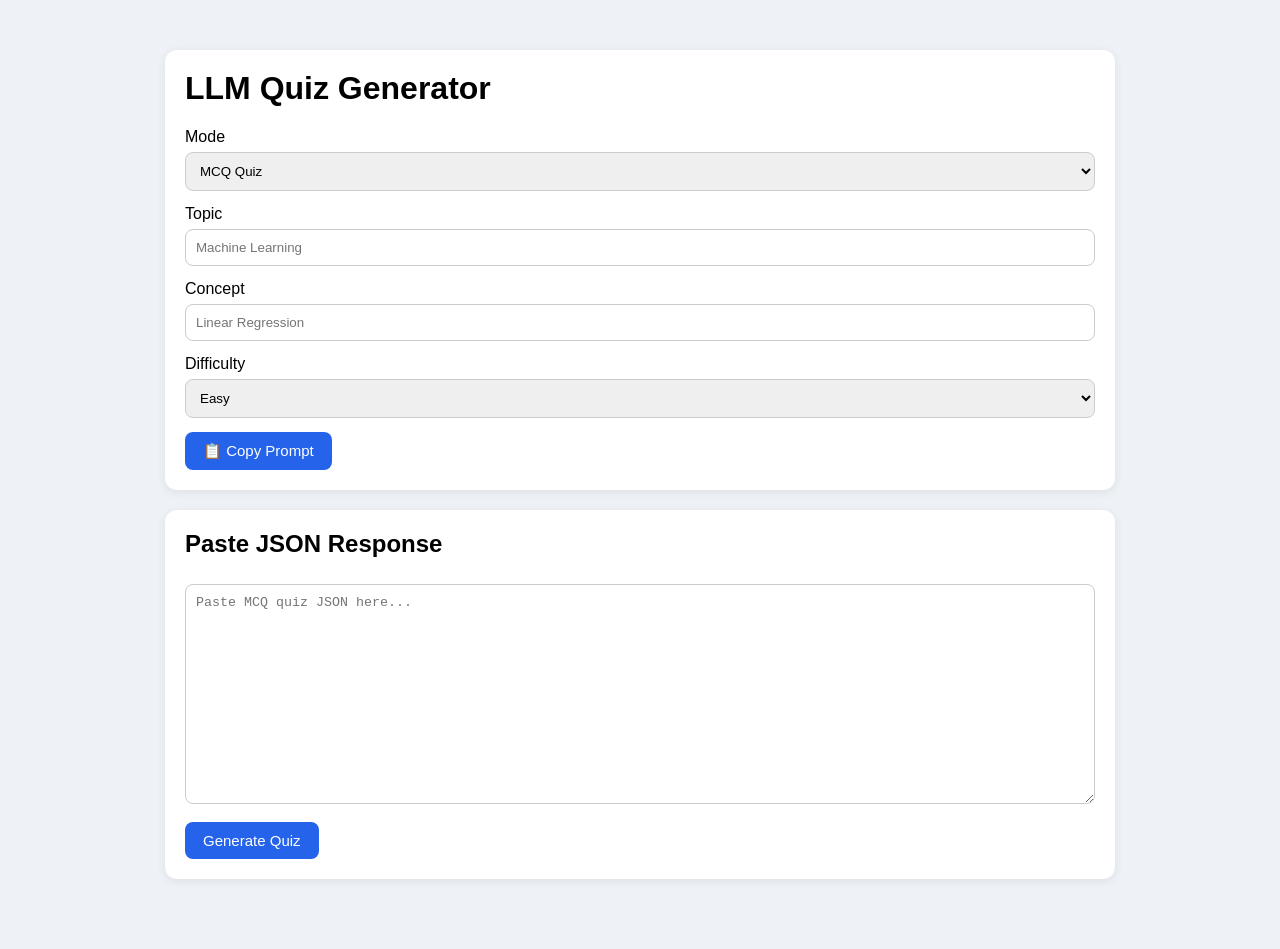
==== index.html @ a2777f97 "first commit" ====
<!DOCTYPE html>
<html lang="en">
<head>
  <meta charset="UTF-8">
  <meta name="viewport" content="width=device-width, initial-scale=1.0">
  <title>LLM Quiz Generator</title>
  <link rel="stylesheet" href="styles.css">
</head>
<body>
  <div class="container">
    <div class="card">
      <h1>LLM Quiz Generator</h1>

      <label for="mode">Mode</label>
      <select id="mode">
        <option value="mcq">MCQ Quiz</option>
        <option value="interview">Interview Q&A</option>
      </select>

      <label for="topic">Topic</label>
      <input id="topic" placeholder="Machine Learning">

      <label for="concept">Concept</label>
      <input id="concept" placeholder="Linear Regression">

      <label for="difficulty">Difficulty</label>
      <select id="difficulty">
        <option>Easy</option>
        <option>Medium</option>
        <option>Hard</option>
      </select>

      <button id="copyPromptBtn">📋 Copy Prompt</button>
    </div>

    <div class="card">
      <h2 id="jsonSectionTitle">Paste JSON Response</h2>
      <textarea id="jsonInput" placeholder="Paste AI JSON here..."></textarea><br>
      <button id="generateQuizBtn">Generate</button>
    </div>

    <div id="quiz"></div>
    <div id="submitArea"></div>

    <div id="feedbackJsonCard" class="card hidden">
      <h2>Paste Interview Feedback JSON</h2>
      <textarea id="feedbackJsonInput" placeholder="Paste AI feedback JSON here..."></textarea><br>
      <button id="showFeedbackBtn">Show Interview Feedback</button>
    </div>

    <div id="result"></div>
  </div>

  <script src="script.js"></script>
</body>
</html>
---- styles.css ----
body {
  font-family: Arial, sans-serif;
  background: #eef2f7;
  margin: 0;
}

.container {
  max-width: 950px;
  margin: 30px auto;
  padding: 20px;
}

.card,
.question {
  background: #fff;
  border-radius: 12px;
  box-shadow: 0 2px 10px rgba(0, 0, 0, 0.08);
  padding: 20px;
  margin-bottom: 20px;
}

h1,
h2 {
  margin-top: 0;
}

input,
select,
textarea {
  width: 100%;
  padding: 10px;
  border: 1px solid #ccc;
  border-radius: 8px;
  box-sizing: border-box;
  margin: 6px 0 14px;
}

textarea {
  height: 220px;
  resize: vertical;
}

button {
  background: #2563eb;
  color: #fff;
  border: none;
  padding: 10px 18px;
  border-radius: 8px;
  cursor: pointer;
  font-size: 15px;
}

button:hover {
  background: #1d4ed8;
}

.option {
  display: flex;
  align-items: center;
  gap: 12px;
  padding: 14px 16px;
  margin: 10px 0;
  border: 2px solid #ddd;
  border-radius: 10px;
  cursor: pointer;
  transition: 0.2s;
  background: #fff;
}

.option:hover {
  background: #eff6ff;
  border-color: #2563eb;
}

.option input {
  width: 18px;
  height: 18px;
  margin: 0;
}

.correct-option {
  background: #dcfce7 !important;
  border-color: #16a34a !important;
  color: #166534;
  font-weight: bold;
}

.wrong-option {
  background: #fee2e2 !important;
  border-color: #dc2626 !important;
  color: #991b1b;
  font-weight: bold;
}

.correct {
  color: #15803d;
  font-weight: bold;
}

.wrong {
  color: #b91c1c;
  font-weight: bold;
}

#result {
  font-size: 22px;
  font-weight: bold;
  margin: 20px 0;
}

.hidden {
  display: none;
}

/* Interview mode */
.interview-question h3,
.interview-feedback-card h3 {
  margin-top: 0;
  margin-bottom: 14px;
}

.answer-label {
  display: block;
  font-weight: bold;
  margin-bottom: 8px;
}

.answer-input {
  min-height: 150px;
}

.answer-toolbar {
  display: flex;
  align-items: center;
  gap: 12px;
  flex-wrap: wrap;
  margin-bottom: 10px;
}

.mic-btn {
  background: #0f766e;
  padding: 10px 14px;
  font-size: 14px;
}

.mic-btn:hover {
  background: #0d9488;
}

.mic-btn.recording {
  background: #dc2626;
}

.mic-btn.recording:hover {
  background: #b91c1c;
}

.mic-status {
  font-size: 14px;
  color: #475569;
  font-weight: 600;
}

.interview-actions {
  display: flex;
  gap: 12px;
  flex-wrap: wrap;
}

.feedback-block {
  margin-top: 16px;
  padding: 14px;
  border-radius: 10px;
  background: #f8fafc;
  border: 1px solid #e2e8f0;
}

.feedback-heading {
  font-weight: bold;
  margin-bottom: 8px;
  color: #1e3a8a;
}

.answer-preview {
  white-space: normal;
  line-height: 1.6;
}

.feedback-grid {
  margin-top: 16px;
}

.feedback-pill {
  display: inline-flex;
  align-items: center;
  gap: 10px;
  padding: 10px 14px;
  border-radius: 999px;
  background: #eff6ff;
  border: 1px solid #bfdbfe;
  font-weight: bold;
}

.pill-label {
  color: #1d4ed8;
}

.pill-value {
  color: #111827;
}

.overall-feedback-card {
  background: #ffffff;
  border-radius: 12px;
  box-shadow: 0 2px 10px rgba(0, 0, 0, 0.08);
  padding: 20px;
  font-size: 16px;
}

.overall-feedback-card h3 {
  margin-top: 0;
  margin-bottom: 10px;
  color: #1e3a8a;
}

@media (max-width: 640px) {
  .container {
    padding: 14px;
  }

  .card,
  .question {
    padding: 16px;
  }

  button {
    width: 100%;
  }

  .interview-actions {
    flex-direction: column;
  }

  .answer-toolbar {
    flex-direction: column;
    align-items: stretch;
  }

  .mic-status {
    text-align: left;
  }
}
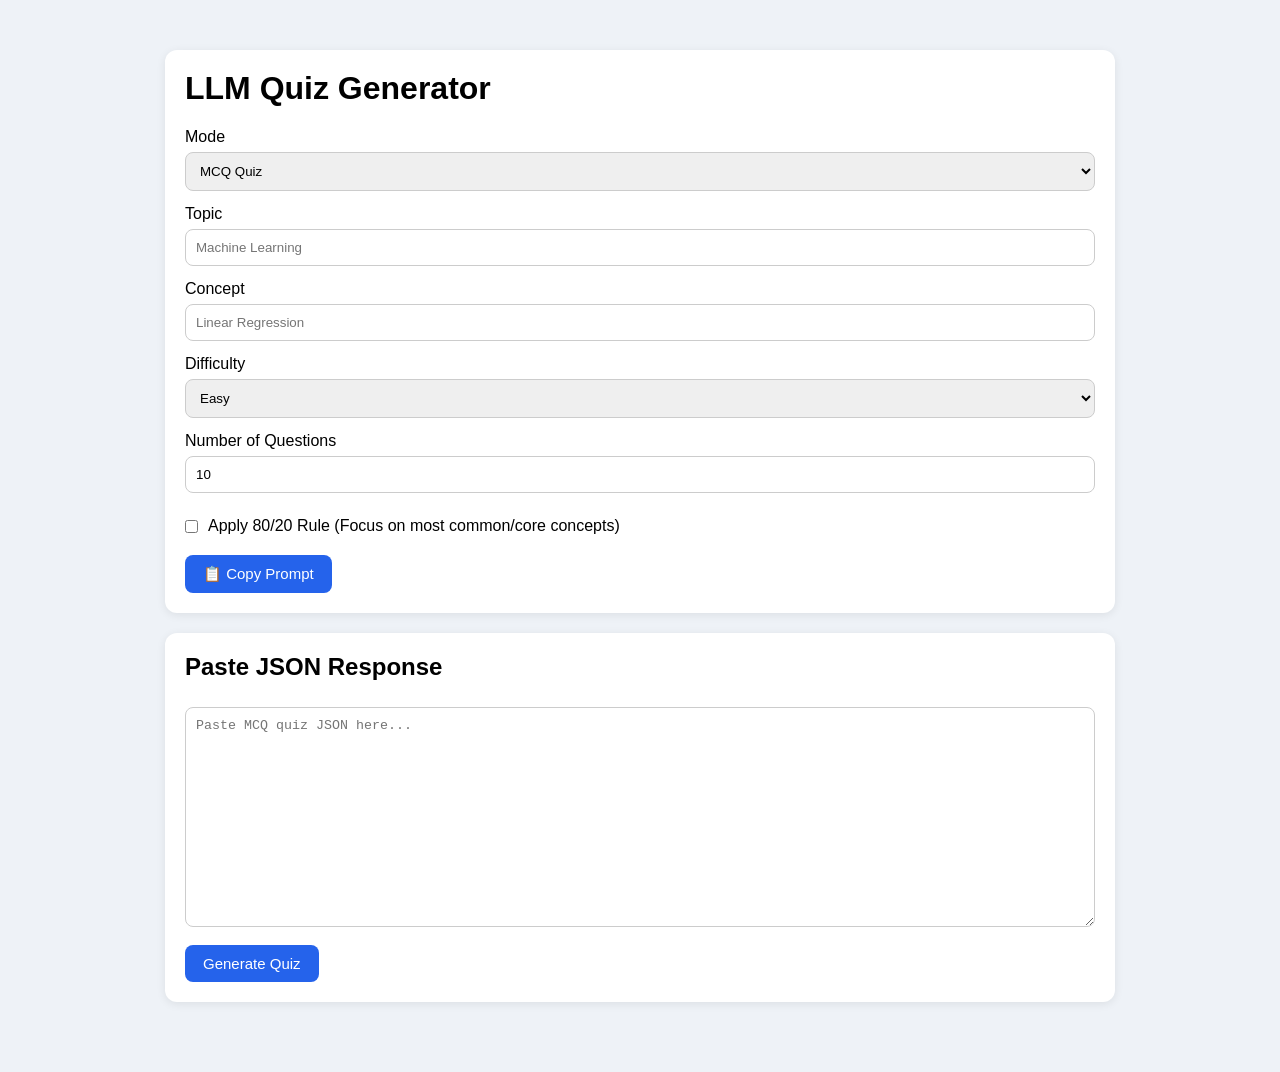
==== commit ccb79ed9: "minor changes" ====
--- a/index.html
+++ b/index.html
@@ -30,6 +30,14 @@
         <option>Hard</option>
       </select>
 
+      <label for="numQuestions">Number of Questions</label>
+      <input type="number" id="numQuestions" value="10" min="1" max="50">
+
+      <div class="checkbox-group">
+        <input type="checkbox" id="paretoRule">
+        <label for="paretoRule">Apply 80/20 Rule (Focus on most common/core concepts)</label>
+      </div>
+
       <button id="copyPromptBtn">📋 Copy Prompt</button>
     </div>
 
--- a/styles.css
+++ b/styles.css
@@ -35,6 +35,26 @@
   margin: 6px 0 14px;
 }
 
+/* Specific styling so the checkbox isn't stretched to 100% */
+.checkbox-group {
+  display: flex;
+  align-items: center;
+  gap: 10px;
+  margin: 10px 0 20px;
+}
+
+.checkbox-group input {
+  width: auto;
+  margin: 0;
+  cursor: pointer;
+}
+
+.checkbox-group label {
+  font-weight: normal;
+  cursor: pointer;
+  margin: 0;
+}
+
 textarea {
   height: 220px;
   resize: vertical;
@@ -54,6 +74,12 @@
   background: #1d4ed8;
 }
 
+.action-buttons {
+  display: flex;
+  gap: 12px;
+  flex-wrap: wrap;
+}
+
 .option {
   display: flex;
   align-items: center;
@@ -159,12 +185,6 @@
   font-size: 14px;
   color: #475569;
   font-weight: 600;
-}
-
-.interview-actions {
-  display: flex;
-  gap: 12px;
-  flex-wrap: wrap;
 }
 
 .feedback-block {
@@ -237,7 +257,7 @@
     width: 100%;
   }
 
-  .interview-actions {
+  .action-buttons {
     flex-direction: column;
   }
 
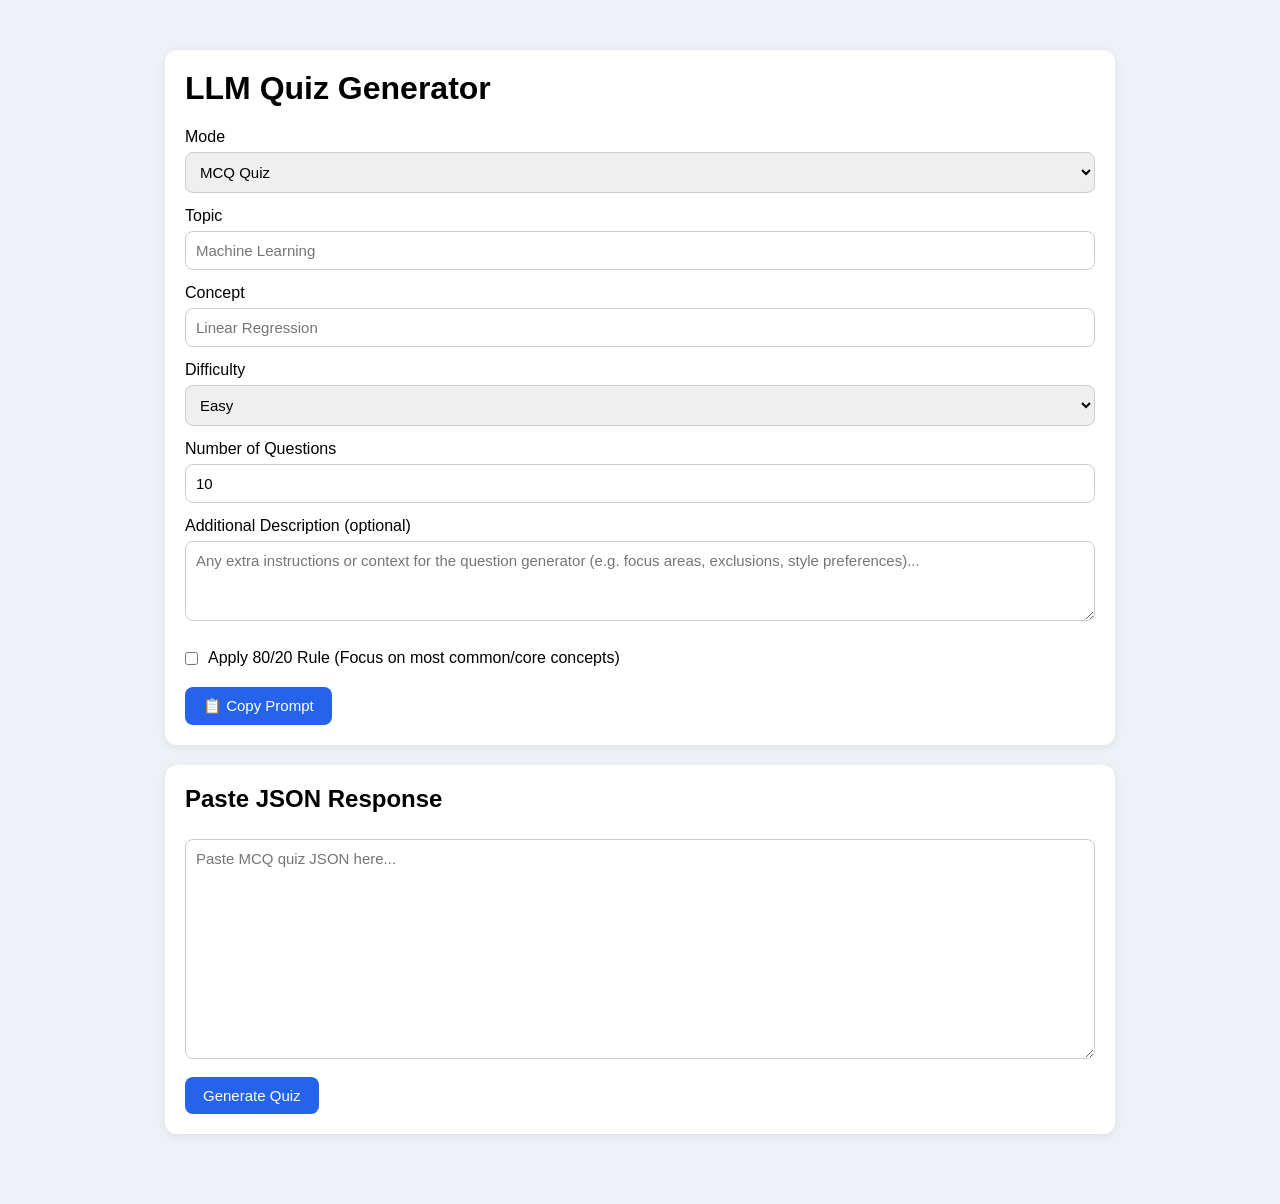
==== commit f89dcd52: "minor changes" ====
--- a/index.html
+++ b/index.html
@@ -3,6 +3,9 @@
 <head>
   <meta charset="UTF-8">
   <meta name="viewport" content="width=device-width, initial-scale=1.0">
+  <meta http-equiv="Cache-Control" content="no-cache, no-store, must-revalidate">
+  <meta http-equiv="Pragma" content="no-cache">
+  <meta http-equiv="Expires" content="0">
   <title>LLM Quiz Generator</title>
   <link rel="stylesheet" href="styles.css">
 </head>
@@ -33,6 +36,9 @@
       <label for="numQuestions">Number of Questions</label>
       <input type="number" id="numQuestions" value="10" min="1" max="50">
 
+      <label for="additionalDescription">Additional Description (optional)</label>
+      <textarea id="additionalDescription" placeholder="Any extra instructions or context for the question generator (e.g. focus areas, exclusions, style preferences)..."></textarea>
+
       <div class="checkbox-group">
         <input type="checkbox" id="paretoRule">
         <label for="paretoRule">Apply 80/20 Rule (Focus on most common/core concepts)</label>
@@ -61,4 +67,4 @@
 
   <script src="script.js"></script>
 </body>
-</html>+</html>
--- a/styles.css
+++ b/styles.css
@@ -33,6 +33,8 @@
   border-radius: 8px;
   box-sizing: border-box;
   margin: 6px 0 14px;
+  font-family: inherit;
+  font-size: 15px;
 }
 
 /* Specific styling so the checkbox isn't stretched to 100% */
@@ -58,6 +60,11 @@
 textarea {
   height: 220px;
   resize: vertical;
+}
+
+/* Additional description box is a small optional field, not a big JSON textarea */
+#additionalDescription {
+  height: 80px;
 }
 
 button {
@@ -78,11 +85,27 @@
   display: flex;
   gap: 12px;
   flex-wrap: wrap;
+  width: 100%;
+}
+
+.action-buttons button {
+  flex: 1 1 auto;
+  min-width: 200px;
+  white-space: normal;
+}
+
+#submitArea {
+  width: 100%;
+  box-sizing: border-box;
+}
+
+#submitArea > button {
+  width: 100%;
 }
 
 .option {
   display: flex;
-  align-items: center;
+  align-items: flex-start;
   gap: 12px;
   padding: 14px 16px;
   margin: 10px 0;
@@ -101,7 +124,41 @@
 .option input {
   width: 18px;
   height: 18px;
+  margin: 4px 0 0 0;
+  flex-shrink: 0;
+}
+
+.option-content {
+  min-width: 0;
+  flex: 1 1 auto;
+}
+
+/* Preserve line breaks and indentation from \n in JSON, without forcing a monospace look on plain prose */
+.question-text,
+.option-text {
+  white-space: pre-wrap;
+  word-break: break-word;
+  overflow-wrap: anywhere;
+  font-family: 'Consolas', 'Courier New', monospace;
+  font-size: 14.5px;
+  line-height: 1.55;
+  background: #f8fafc;
+  border: 1px solid #e2e8f0;
+  border-radius: 8px;
+  padding: 10px 12px;
+  margin: 8px 0 4px;
+}
+
+.option-text {
+  background: transparent;
+  border: none;
+  padding: 0;
   margin: 0;
+  font-size: 14.5px;
+}
+
+.question h3 {
+  margin-bottom: 4px;
 }
 
 .correct-option {
@@ -261,6 +318,10 @@
     flex-direction: column;
   }
 
+  .action-buttons button {
+    min-width: 0;
+  }
+
   .answer-toolbar {
     flex-direction: column;
     align-items: stretch;
@@ -269,4 +330,4 @@
   .mic-status {
     text-align: left;
   }
-}+}
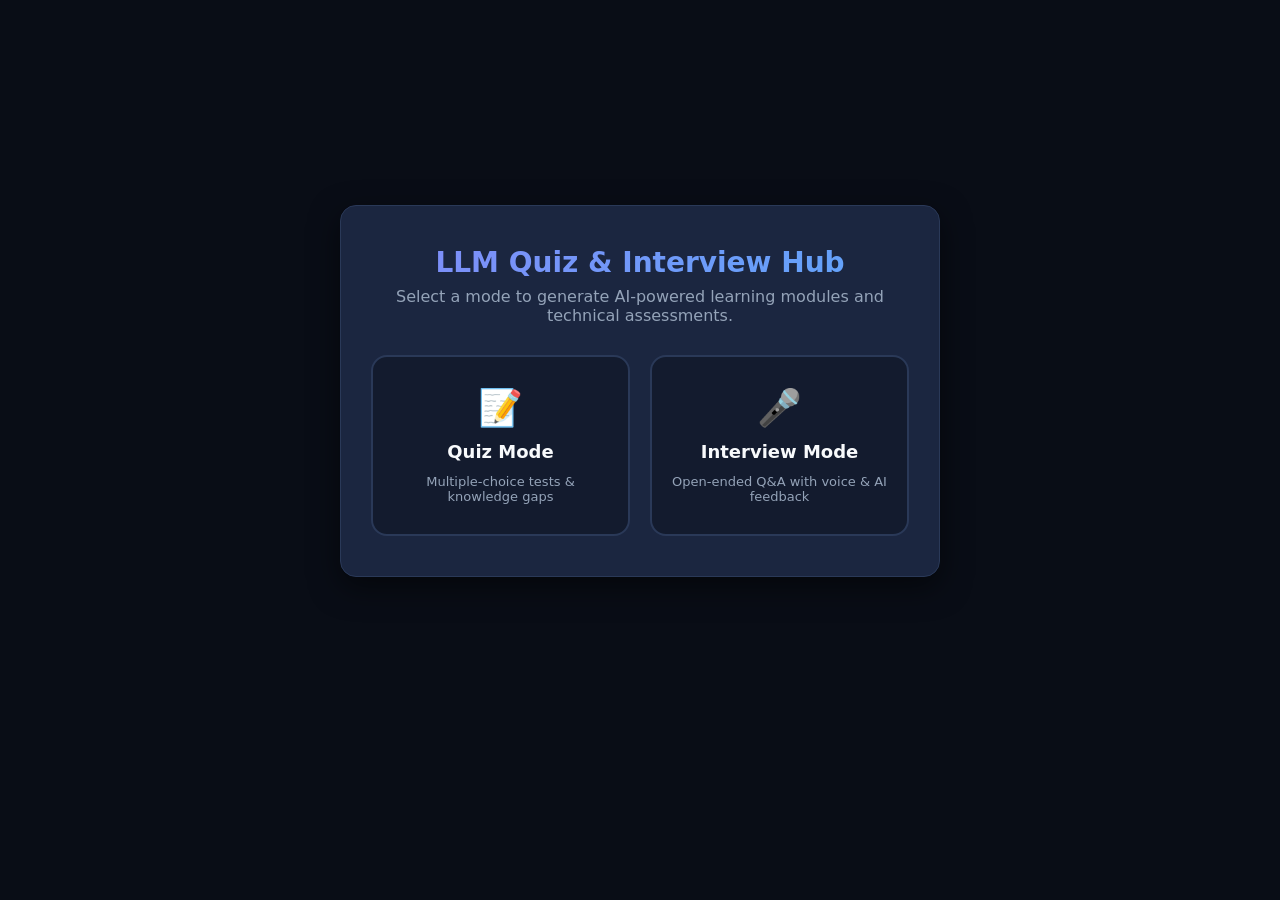
==== commit 731ad319: "Restructure project into hub with separate quiz and interview modules" ====
--- a/index.html
+++ b/index.html
@@ -3,68 +3,29 @@
 <head>
   <meta charset="UTF-8">
   <meta name="viewport" content="width=device-width, initial-scale=1.0">
-  <meta http-equiv="Cache-Control" content="no-cache, no-store, must-revalidate">
-  <meta http-equiv="Pragma" content="no-cache">
-  <meta http-equiv="Expires" content="0">
   <title>LLM Quiz Generator</title>
   <link rel="stylesheet" href="styles.css">
 </head>
 <body>
-  <div class="container">
-    <div class="card">
-      <h1>LLM Quiz Generator</h1>
-
-      <label for="mode">Mode</label>
-      <select id="mode">
-        <option value="mcq">MCQ Quiz</option>
-        <option value="interview">Interview Q&A</option>
-      </select>
-
-      <label for="topic">Topic</label>
-      <input id="topic" placeholder="Machine Learning">
-
-      <label for="concept">Concept</label>
-      <input id="concept" placeholder="Linear Regression">
-
-      <label for="difficulty">Difficulty</label>
-      <select id="difficulty">
-        <option>Easy</option>
-        <option>Medium</option>
-        <option>Hard</option>
-      </select>
-
-      <label for="numQuestions">Number of Questions</label>
-      <input type="number" id="numQuestions" value="10" min="1" max="50">
-
-      <label for="additionalDescription">Additional Description (optional)</label>
-      <textarea id="additionalDescription" placeholder="Any extra instructions or context for the question generator (e.g. focus areas, exclusions, style preferences)..."></textarea>
-
-      <div class="checkbox-group">
-        <input type="checkbox" id="paretoRule">
-        <label for="paretoRule">Apply 80/20 Rule (Focus on most common/core concepts)</label>
+  <div class="home-container">
+    <div class="card home-card">
+      <h1>LLM Quiz & Interview Hub</h1>
+      <p style="color: var(--text-secondary); margin-top: 8px;">Select a mode to generate AI-powered learning modules and technical assessments.</p>
+      
+      <div class="mode-grid">
+        <a href="quiz/quiz.html" class="mode-card">
+          <span class="mode-icon">📝</span>
+          <span class="mode-title">Quiz Mode</span>
+          <span style="font-size: 13px; color: var(--text-secondary);">Multiple-choice tests & knowledge gaps</span>
+        </a>
+        
+        <a href="interview/interview.html" class="mode-card">
+          <span class="mode-icon">🎤</span>
+          <span class="mode-title">Interview Mode</span>
+          <span style="font-size: 13px; color: var(--text-secondary);">Open-ended Q&A with voice & AI feedback</span>
+        </a>
       </div>
-
-      <button id="copyPromptBtn">📋 Copy Prompt</button>
     </div>
-
-    <div class="card">
-      <h2 id="jsonSectionTitle">Paste JSON Response</h2>
-      <textarea id="jsonInput" placeholder="Paste AI JSON here..."></textarea><br>
-      <button id="generateQuizBtn">Generate</button>
-    </div>
-
-    <div id="quiz"></div>
-    <div id="submitArea"></div>
-
-    <div id="feedbackJsonCard" class="card hidden">
-      <h2>Paste Interview Feedback JSON</h2>
-      <textarea id="feedbackJsonInput" placeholder="Paste AI feedback JSON here..."></textarea><br>
-      <button id="showFeedbackBtn">Show Interview Feedback</button>
-    </div>
-
-    <div id="result"></div>
   </div>
-
-  <script src="script.js"></script>
 </body>
-</html>
+</html>
--- a/styles.css
+++ b/styles.css
@@ -1,84 +1,333 @@
+:root {
+  --bg-primary: #090d16;
+  --bg-secondary: #131b2e;
+  --bg-card: #1b2640;
+  --border-color: #2a3958;
+  --border-focus: #6366f1;
+  --text-primary: #f8fafc;
+  --text-secondary: #94a3b8;
+  --accent-gradient: linear-gradient(135deg, #6366f1 0%, #3b82f6 100%);
+  --accent-hover: linear-gradient(135deg, #4f46e5 0%, #2563eb 100%);
+  --accent-color: #6366f1;
+  --success-bg: rgba(22, 163, 74, 0.15);
+  --success-border: #16a34a;
+  --success-text: #4ade80;
+  --error-bg: rgba(220, 38, 38, 0.15);
+  --error-border: #dc2626;
+  --error-text: #f87171;
+  --font-sans: 'Inter', system-ui, -apple-system, BlinkMacSystemFont, "Segoe UI", Roboto, sans-serif;
+}
+
 body {
-  font-family: Arial, sans-serif;
-  background: #eef2f7;
+  font-family: var(--font-sans);
+  background-color: var(--bg-primary);
+  color: var(--text-primary);
   margin: 0;
+  min-height: 100vh;
+  display: flex;
+  flex-direction: column;
+  justify-content: flex-start;
+  align-items: center;
+  padding: 20px;
+  box-sizing: border-box;
 }
 
 .container {
-  max-width: 950px;
-  margin: 30px auto;
+  width: 100%;
+  max-width: 900px;
+  margin: 0 auto;
+  padding: 10px;
+  box-sizing: border-box;
+}
+
+/* Top Navigation Bar */
+.top-nav {
+  width: 100%;
+  max-width: 900px;
+  margin-bottom: 20px;
+  display: flex;
+  justify-content: space-between;
+  align-items: center;
+}
+
+.back-btn-top {
+  display: inline-flex;
+  align-items: center;
+  gap: 8px;
+  padding: 8px 16px;
+  background: var(--bg-secondary);
+  border: 1px solid var(--border-color);
+  color: var(--text-primary);
+  border-radius: 8px;
+  text-decoration: none;
+  font-size: 14px;
+  font-weight: 500;
+  transition: all 0.2s ease;
+  box-shadow: 0 2px 8px rgba(0, 0, 0, 0.2);
+}
+
+.back-btn-top:hover {
+  background: rgba(99, 102, 241, 0.1);
+  border-color: var(--border-focus);
+  color: #818cf8;
+}
+
+.help-btn-top {
+  display: inline-flex;
+  align-items: center;
+  gap: 6px;
+  padding: 8px 14px;
+  background: var(--bg-secondary);
+  border: 1px solid var(--border-color);
+  color: var(--text-primary);
+  border-radius: 8px;
+  font-size: 14px;
+  font-weight: 500;
+  cursor: pointer;
+  transition: all 0.2s ease;
+  box-shadow: 0 2px 8px rgba(0, 0, 0, 0.2);
+}
+
+.help-btn-top:hover {
+  background: rgba(99, 102, 241, 0.1);
+  border-color: var(--border-focus);
+  color: #818cf8;
+}
+
+/* Modal Styles */
+.modal-overlay {
+  position: fixed;
+  top: 0;
+  left: 0;
+  width: 100%;
+  height: 100%;
+  background: rgba(9, 13, 22, 0.85);
+  backdrop-filter: blur(6px);
+  display: flex;
+  justify-content: center;
+  align-items: center;
+  z-index: 1000;
   padding: 20px;
+  box-sizing: border-box;
+  opacity: 0;
+  pointer-events: none;
+  transition: opacity 0.25s ease;
+}
+
+.modal-overlay.active {
+  opacity: 1;
+  pointer-events: auto;
+}
+
+.modal-card {
+  background: var(--bg-card);
+  border: 1px solid var(--border-color);
+  border-radius: 16px;
+  max-width: 550px;
+  width: 100%;
+  padding: 30px;
+  box-shadow: 0 20px 40px rgba(0, 0, 0, 0.6);
+  position: relative;
+  box-sizing: border-box;
+  transform: translateY(10px);
+  transition: transform 0.25s ease;
+}
+
+.modal-overlay.active .modal-card {
+  transform: translateY(0);
+}
+
+.modal-header {
+  display: flex;
+  justify-content: space-between;
+  align-items: center;
+  margin-bottom: 16px;
+}
+
+.modal-header h2 {
+  margin: 0;
+  font-size: 20px;
+  color: var(--text-primary);
+}
+
+.modal-close-btn {
+  background: transparent;
+  border: none;
+  color: var(--text-secondary);
+  font-size: 20px;
+  cursor: pointer;
+  padding: 4px;
+  box-shadow: none;
+  border-radius: 6px;
+  display: flex;
+  align-items: center;
+  justify-content: center;
+}
+
+.modal-close-btn:hover {
+  background: rgba(255, 255, 255, 0.1);
+  color: var(--text-primary);
+  transform: none;
+  box-shadow: none;
+}
+
+.modal-body {
+  color: var(--text-secondary);
+  font-size: 14.5px;
+  line-height: 1.6;
+}
+
+.modal-body ol {
+  margin: 0;
+  padding-left: 20px;
+}
+
+.modal-body li {
+  margin-bottom: 10px;
+}
+
+.modal-body strong {
+  color: var(--text-primary);
 }
 
 .card,
-.question {
-  background: #fff;
-  border-radius: 12px;
-  box-shadow: 0 2px 10px rgba(0, 0, 0, 0.08);
-  padding: 20px;
-  margin-bottom: 20px;
-}
-
-h1,
-h2 {
+.question,
+.overall-feedback-card {
+  background: var(--bg-card);
+  border: 1px solid var(--border-color);
+  border-radius: 16px;
+  box-shadow: 0 10px 30px rgba(0, 0, 0, 0.5);
+  padding: 24px;
+  margin-bottom: 24px;
+  box-sizing: border-box;
+  backdrop-filter: blur(10px);
+  transition: transform 0.2s ease, border-color 0.2s ease;
+}
+
+.card:hover {
+  border-color: rgba(99, 102, 241, 0.4);
+}
+
+h1, h2, h3 {
+  color: var(--text-primary);
+  font-weight: 700;
   margin-top: 0;
 }
 
-input,
+h1 {
+  font-size: 28px;
+  background: linear-gradient(135deg, #818cf8 0%, #60a5fa 100%);
+  -webkit-background-clip: text;
+  -webkit-text-fill-color: transparent;
+  margin-bottom: 8px;
+}
+
+label {
+  display: block;
+  font-size: 14px;
+  font-weight: 600;
+  color: var(--text-secondary);
+  margin-bottom: 6px;
+  margin-top: 14px;
+}
+
+/* Enhanced Inputs & Textareas */
+input[type="text"],
+input[type="number"],
 select,
 textarea {
   width: 100%;
-  padding: 10px;
-  border: 1px solid #ccc;
-  border-radius: 8px;
-  box-sizing: border-box;
-  margin: 6px 0 14px;
+  padding: 14px 18px;
+  background: #0d1322;
+  border: 1.5px solid var(--border-color);
+  border-radius: 12px;
+  color: var(--text-primary);
   font-family: inherit;
   font-size: 15px;
-}
-
-/* Specific styling so the checkbox isn't stretched to 100% */
+  box-sizing: border-box;
+  transition: all 0.25s ease;
+  outline: none;
+  box-shadow: inset 0 2px 4px rgba(0, 0, 0, 0.3);
+}
+
+input[type="text"]::placeholder,
+input[type="number"]::placeholder,
+textarea::placeholder {
+  color: #475569;
+}
+
+input[type="text"]:hover,
+input[type="number"]:hover,
+select:hover,
+textarea:hover {
+  border-color: #3b82f6;
+}
+
+input[type="text"]:focus,
+input[type="number"]:focus,
+select:focus,
+textarea:focus {
+  border-color: var(--border-focus);
+  background: #090d16;
+  box-shadow: inset 0 2px 4px rgba(0, 0, 0, 0.4), 0 0 0 4px rgba(99, 102, 241, 0.25);
+}
+
+textarea {
+  min-height: 140px;
+  resize: vertical;
+}
+
+#additionalDescription {
+  min-height: 80px;
+}
+
 .checkbox-group {
   display: flex;
   align-items: center;
-  gap: 10px;
-  margin: 10px 0 20px;
+  gap: 12px;
+  margin: 16px 0;
 }
 
 .checkbox-group input {
-  width: auto;
+  width: 20px;
+  height: 20px;
+  accent-color: var(--accent-color);
+  cursor: pointer;
   margin: 0;
-  cursor: pointer;
 }
 
 .checkbox-group label {
-  font-weight: normal;
-  cursor: pointer;
   margin: 0;
-}
-
-textarea {
-  height: 220px;
-  resize: vertical;
-}
-
-/* Additional description box is a small optional field, not a big JSON textarea */
-#additionalDescription {
-  height: 80px;
+  color: var(--text-primary);
+  cursor: pointer;
+  font-weight: 500;
 }
 
 button {
-  background: #2563eb;
+  background: var(--accent-gradient);
   color: #fff;
   border: none;
-  padding: 10px 18px;
-  border-radius: 8px;
+  padding: 12px 24px;
+  border-radius: 12px;
   cursor: pointer;
   font-size: 15px;
+  font-weight: 600;
+  transition: all 0.2s ease;
+  box-shadow: 0 4px 12px rgba(99, 102, 241, 0.3);
+  display: inline-flex;
+  align-items: center;
+  justify-content: center;
+  gap: 8px;
 }
 
 button:hover {
-  background: #1d4ed8;
+  background: var(--accent-hover);
+  transform: translateY(-1px);
+  box-shadow: 0 6px 16px rgba(99, 102, 241, 0.4);
+}
+
+button:active {
+  transform: translateY(0);
 }
 
 .action-buttons {
@@ -86,67 +335,67 @@
   gap: 12px;
   flex-wrap: wrap;
   width: 100%;
+  margin-top: 10px;
 }
 
 .action-buttons button {
-  flex: 1 1 auto;
-  min-width: 200px;
-  white-space: normal;
+  flex: 1;
+  min-width: 180px;
 }
 
 #submitArea {
   width: 100%;
-  box-sizing: border-box;
-}
-
-#submitArea > button {
+  margin: 20px 0;
+}
+
+#submitArea > button,
+#submitArea .action-buttons {
   width: 100%;
 }
 
 .option {
   display: flex;
   align-items: flex-start;
-  gap: 12px;
-  padding: 14px 16px;
-  margin: 10px 0;
-  border: 2px solid #ddd;
-  border-radius: 10px;
-  cursor: pointer;
-  transition: 0.2s;
-  background: #fff;
+  gap: 14px;
+  padding: 14px 18px;
+  margin: 12px 0;
+  background: var(--bg-secondary);
+  border: 1px solid var(--border-color);
+  border-radius: 12px;
+  cursor: pointer;
+  transition: all 0.2s ease;
 }
 
 .option:hover {
-  background: #eff6ff;
-  border-color: #2563eb;
+  background: rgba(99, 102, 241, 0.08);
+  border-color: rgba(99, 102, 241, 0.4);
 }
 
 .option input {
-  width: 18px;
-  height: 18px;
-  margin: 4px 0 0 0;
+  width: 20px;
+  height: 20px;
+  margin-top: 2px;
+  accent-color: var(--accent-color);
   flex-shrink: 0;
 }
 
 .option-content {
+  flex: 1;
   min-width: 0;
-  flex: 1 1 auto;
-}
-
-/* Preserve line breaks and indentation from \n in JSON, without forcing a monospace look on plain prose */
+}
+
 .question-text,
 .option-text {
+  font-family: inherit;
+  font-size: 15px;
+  line-height: 1.6;
+  background: var(--bg-secondary);
+  border: 1px solid var(--border-color);
+  border-radius: 12px;
+  padding: 14px;
+  margin: 10px 0 6px;
   white-space: pre-wrap;
   word-break: break-word;
-  overflow-wrap: anywhere;
-  font-family: 'Consolas', 'Courier New', monospace;
-  font-size: 14.5px;
-  line-height: 1.55;
-  background: #f8fafc;
-  border: 1px solid #e2e8f0;
-  border-radius: 8px;
-  padding: 10px 12px;
-  margin: 8px 0 4px;
 }
 
 .option-text {
@@ -154,113 +403,70 @@
   border: none;
   padding: 0;
   margin: 0;
-  font-size: 14.5px;
-}
-
-.question h3 {
-  margin-bottom: 4px;
 }
 
 .correct-option {
-  background: #dcfce7 !important;
-  border-color: #16a34a !important;
-  color: #166534;
-  font-weight: bold;
+  background: var(--success-bg) !important;
+  border-color: var(--success-border) !important;
+  color: var(--success-text);
 }
 
 .wrong-option {
-  background: #fee2e2 !important;
-  border-color: #dc2626 !important;
-  color: #991b1b;
-  font-weight: bold;
+  background: var(--error-bg) !important;
+  border-color: var(--error-border) !important;
+  color: var(--error-text);
 }
 
 .correct {
-  color: #15803d;
-  font-weight: bold;
+  color: var(--success-text);
+  font-weight: 600;
 }
 
 .wrong {
-  color: #b91c1c;
-  font-weight: bold;
+  color: var(--error-text);
+  font-weight: 600;
 }
 
 #result {
-  font-size: 22px;
-  font-weight: bold;
-  margin: 20px 0;
+  font-size: 24px;
+  font-weight: 700;
+  margin: 24px 0;
+  text-align: center;
+  background: var(--bg-card);
+  border: 1px solid var(--border-color);
+  padding: 20px;
+  border-radius: 16px;
 }
 
 .hidden {
-  display: none;
-}
-
-/* Interview mode */
-.interview-question h3,
-.interview-feedback-card h3 {
-  margin-top: 0;
-  margin-bottom: 14px;
-}
-
+  display: none !important;
+}
+
+/* Interview mode specifics */
 .answer-label {
-  display: block;
-  font-weight: bold;
-  margin-bottom: 8px;
+  margin-top: 16px;
 }
 
 .answer-input {
-  min-height: 150px;
-}
-
-.answer-toolbar {
-  display: flex;
-  align-items: center;
-  gap: 12px;
-  flex-wrap: wrap;
-  margin-bottom: 10px;
-}
-
-.mic-btn {
-  background: #0f766e;
-  padding: 10px 14px;
-  font-size: 14px;
-}
-
-.mic-btn:hover {
-  background: #0d9488;
-}
-
-.mic-btn.recording {
-  background: #dc2626;
-}
-
-.mic-btn.recording:hover {
-  background: #b91c1c;
-}
-
-.mic-status {
-  font-size: 14px;
-  color: #475569;
-  font-weight: 600;
+  min-height: 160px;
+  background: #0d1322 !important;
 }
 
 .feedback-block {
   margin-top: 16px;
-  padding: 14px;
-  border-radius: 10px;
-  background: #f8fafc;
-  border: 1px solid #e2e8f0;
+  padding: 16px;
+  border-radius: 12px;
+  background: var(--bg-secondary);
+  border: 1px solid var(--border-color);
 }
 
 .feedback-heading {
-  font-weight: bold;
+  font-weight: 600;
   margin-bottom: 8px;
-  color: #1e3a8a;
-}
-
-.answer-preview {
-  white-space: normal;
-  line-height: 1.6;
+  color: #818cf8;
+  font-size: 14px;
+  text-transform: uppercase;
+  letter-spacing: 0.5px;
 }
 
 .feedback-grid {
@@ -271,43 +477,92 @@
   display: inline-flex;
   align-items: center;
   gap: 10px;
-  padding: 10px 14px;
+  padding: 8px 16px;
   border-radius: 999px;
-  background: #eff6ff;
-  border: 1px solid #bfdbfe;
-  font-weight: bold;
+  background: rgba(99, 102, 241, 0.15);
+  border: 1px solid rgba(99, 102, 241, 0.3);
+  font-weight: 600;
 }
 
 .pill-label {
-  color: #1d4ed8;
+  color: #818cf8;
 }
 
 .pill-value {
-  color: #111827;
-}
-
-.overall-feedback-card {
-  background: #ffffff;
-  border-radius: 12px;
-  box-shadow: 0 2px 10px rgba(0, 0, 0, 0.08);
-  padding: 20px;
-  font-size: 16px;
-}
-
-.overall-feedback-card h3 {
-  margin-top: 0;
-  margin-bottom: 10px;
-  color: #1e3a8a;
-}
-
+  color: var(--text-primary);
+}
+
+/* Home page styling overrides */
+.home-container {
+  display: flex;
+  flex-direction: column;
+  align-items: center;
+  justify-content: center;
+  min-height: 85vh;
+  text-align: center;
+}
+
+.home-card {
+  max-width: 600px;
+  width: 100%;
+  padding: 40px 30px;
+}
+
+.mode-grid {
+  display: grid;
+  grid-template-columns: repeat(auto-fit, minmax(220px, 1fr));
+  gap: 20px;
+  margin-top: 30px;
+  width: 100%;
+}
+
+.mode-card {
+  background: var(--bg-secondary);
+  border: 2px solid var(--border-color);
+  border-radius: 16px;
+  padding: 30px 20px;
+  text-decoration: none;
+  color: var(--text-primary);
+  display: flex;
+  flex-direction: column;
+  align-items: center;
+  gap: 12px;
+  transition: all 0.25s ease;
+  cursor: pointer;
+  box-sizing: border-box;
+}
+
+.mode-card:hover {
+  border-color: var(--border-focus);
+  transform: translateY(-4px);
+  background: rgba(99, 102, 241, 0.05);
+  box-shadow: 0 10px 25px rgba(99, 102, 241, 0.2);
+}
+
+.mode-icon {
+  font-size: 36px;
+}
+
+.mode-title {
+  font-size: 18px;
+  font-weight: 700;
+}
+
+/* Mobile responsiveness */
 @media (max-width: 640px) {
-  .container {
-    padding: 14px;
+  body {
+    padding: 12px;
   }
 
   .card,
-  .question {
+  .question,
+  .overall-feedback-card {
     padding: 16px;
+    border-radius: 12px;
+  }
+
+  h1 {
+    font-size: 24px;
   }
 
   button {
@@ -321,13 +576,93 @@
   .action-buttons button {
     min-width: 0;
   }
-
-  .answer-toolbar {
-    flex-direction: column;
-    align-items: stretch;
+}
+
+/* Aesthetic Topic & Concept Input Styles */
+.topic-concept-grid {
+  display: grid;
+  grid-template-columns: 1fr 1fr;
+  gap: 20px;
+  margin-top: 8px;
+  margin-bottom: 4px;
+}
+
+@media (max-width: 768px) {
+  .topic-concept-grid {
+    grid-template-columns: 1fr;
+    gap: 16px;
   }
-
-  .mic-status {
-    text-align: left;
-  }
-}
+}
+
+.input-group-aesthetic {
+  display: flex;
+  flex-direction: column;
+  position: relative;
+}
+
+.input-group-aesthetic > label {
+  display: flex;
+  align-items: center;
+  gap: 8px;
+  font-size: 13px;
+  font-weight: 600;
+  color: var(--text-secondary);
+  margin-bottom: 8px;
+  margin-top: 14px;
+  letter-spacing: 0.5px;
+  text-transform: uppercase;
+}
+
+.input-with-icon {
+  position: relative;
+  display: flex;
+  align-items: center;
+}
+
+.input-with-icon input {
+  padding-left: 48px !important;
+}
+
+.input-icon {
+  position: absolute;
+  left: 16px;
+  font-size: 18px;
+  pointer-events: none;
+  display: flex;
+  align-items: center;
+  justify-content: center;
+  color: var(--text-secondary);
+  transition: color 0.25s ease;
+}
+
+.input-with-icon input:focus ~ .input-icon,
+.input-with-icon input:hover ~ .input-icon {
+  color: var(--border-focus);
+}
+
+.suggestion-chips {
+  display: flex;
+  flex-wrap: wrap;
+  gap: 6px;
+  margin-top: 8px;
+}
+
+.chip {
+  background: var(--bg-secondary);
+  border: 1px solid var(--border-color);
+  color: var(--text-secondary);
+  font-size: 12px;
+  padding: 4px 12px;
+  border-radius: 20px;
+  cursor: pointer;
+  transition: all 0.2s ease;
+  font-family: inherit;
+  font-weight: 500;
+}
+
+.chip:hover {
+  background: rgba(99, 102, 241, 0.15);
+  border-color: var(--border-focus);
+  color: #818cf8;
+  transform: translateY(-1px);
+}
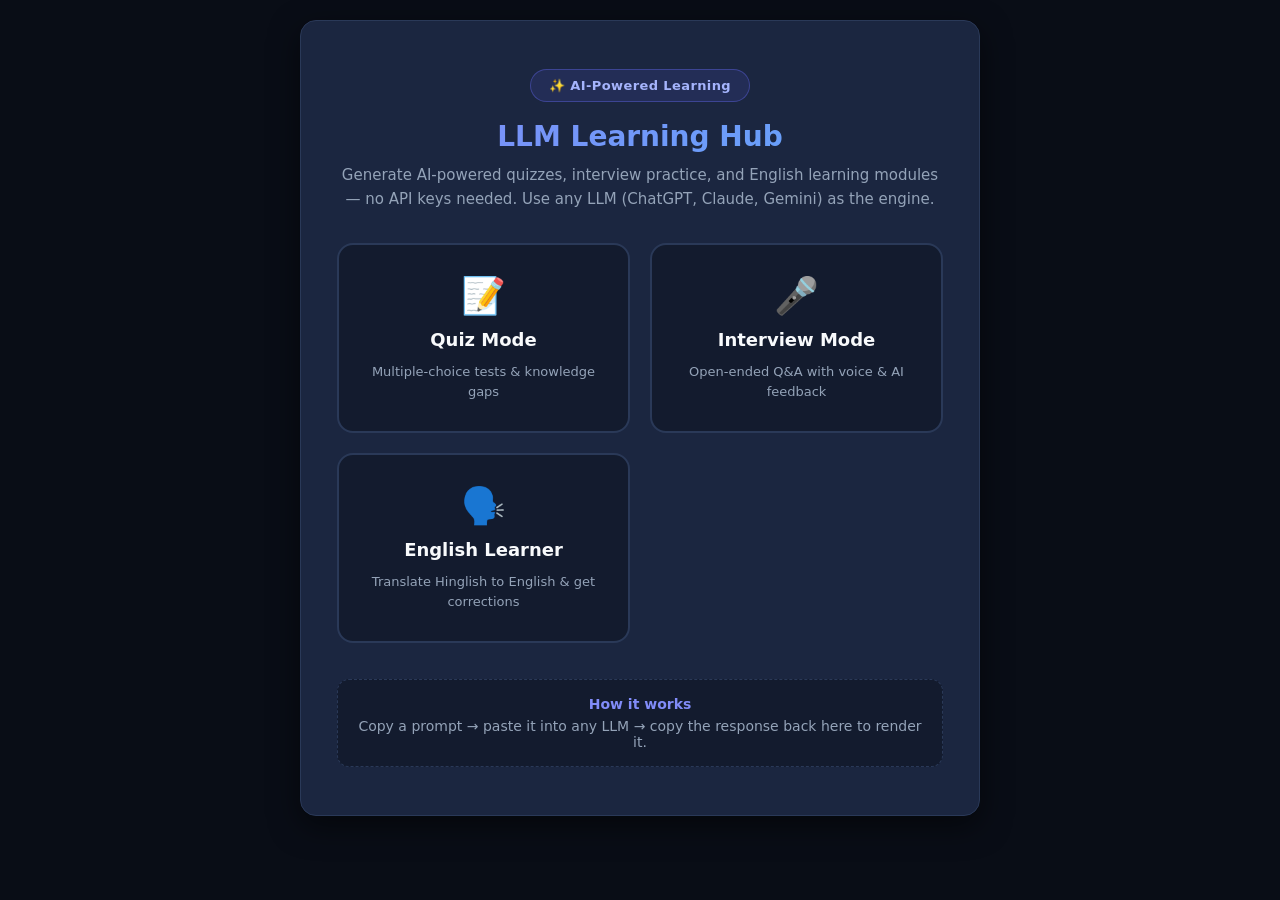
==== commit 40af6afd: "added English page" ====
--- a/index.html
+++ b/index.html
@@ -3,29 +3,41 @@
 <head>
   <meta charset="UTF-8">
   <meta name="viewport" content="width=device-width, initial-scale=1.0">
-  <title>LLM Quiz Generator</title>
+  <title>LLM Learning Hub</title>
   <link rel="stylesheet" href="styles.css">
 </head>
 <body>
   <div class="home-container">
     <div class="card home-card">
-      <h1>LLM Quiz & Interview Hub</h1>
-      <p style="color: var(--text-secondary); margin-top: 8px;">Select a mode to generate AI-powered learning modules and technical assessments.</p>
-      
+      <div class="brand-badge">✨ AI-Powered Learning</div>
+      <h1>LLM Learning Hub</h1>
+      <p class="home-subtitle">Generate AI-powered quizzes, interview practice, and English learning modules — no API keys needed. Use any LLM (ChatGPT, Claude, Gemini) as the engine.</p>
+
       <div class="mode-grid">
         <a href="quiz/quiz.html" class="mode-card">
           <span class="mode-icon">📝</span>
           <span class="mode-title">Quiz Mode</span>
-          <span style="font-size: 13px; color: var(--text-secondary);">Multiple-choice tests & knowledge gaps</span>
+          <span class="mode-desc">Multiple-choice tests & knowledge gaps</span>
         </a>
-        
+
         <a href="interview/interview.html" class="mode-card">
           <span class="mode-icon">🎤</span>
           <span class="mode-title">Interview Mode</span>
-          <span style="font-size: 13px; color: var(--text-secondary);">Open-ended Q&A with voice & AI feedback</span>
+          <span class="mode-desc">Open-ended Q&A with voice & AI feedback</span>
         </a>
+
+        <a href="english/english.html" class="mode-card">
+          <span class="mode-icon">🗣️</span>
+          <span class="mode-title">English Learner</span>
+          <span class="mode-desc">Translate Hinglish to English & get corrections</span>
+        </a>
+      </div>
+
+      <div class="home-footer">
+        <strong>How it works</strong>
+        <p>Copy a prompt → paste it into any LLM → copy the response back here to render it.</p>
       </div>
     </div>
   </div>
 </body>
-</html>+</html>
--- a/styles.css
+++ b/styles.css
@@ -503,16 +503,38 @@
 }
 
 .home-card {
-  max-width: 600px;
+  max-width: 680px;
   width: 100%;
-  padding: 40px 30px;
+  padding: 48px 36px;
+}
+
+.brand-badge {
+  display: inline-flex;
+  align-items: center;
+  gap: 8px;
+  padding: 8px 18px;
+  border-radius: 999px;
+  background: rgba(99, 102, 241, 0.12);
+  border: 1px solid rgba(99, 102, 241, 0.4);
+  color: #a5b4fc;
+  font-size: 13px;
+  font-weight: 600;
+  letter-spacing: 0.4px;
+  margin-bottom: 18px;
+}
+
+.home-subtitle {
+  color: var(--text-secondary);
+  margin-top: 10px;
+  line-height: 1.6;
+  font-size: 15px;
 }
 
 .mode-grid {
   display: grid;
-  grid-template-columns: repeat(auto-fit, minmax(220px, 1fr));
+  grid-template-columns: repeat(auto-fit, minmax(200px, 1fr));
   gap: 20px;
-  margin-top: 30px;
+  margin-top: 32px;
   width: 100%;
 }
 
@@ -530,6 +552,8 @@
   transition: all 0.25s ease;
   cursor: pointer;
   box-sizing: border-box;
+  min-height: 180px;
+  justify-content: center;
 }
 
 .mode-card:hover {
@@ -539,6 +563,15 @@
   box-shadow: 0 10px 25px rgba(99, 102, 241, 0.2);
 }
 
+.mode-card:active {
+  transform: translateY(-2px);
+}
+
+.mode-card:focus-visible {
+  outline: 2px solid var(--border-focus);
+  outline-offset: 2px;
+}
+
 .mode-icon {
   font-size: 36px;
 }
@@ -548,10 +581,156 @@
   font-weight: 700;
 }
 
+.mode-desc {
+  font-size: 13px;
+  color: var(--text-secondary);
+  line-height: 1.5;
+}
+
+.home-footer {
+  margin-top: 36px;
+  padding: 16px 20px;
+  background: var(--bg-secondary);
+  border: 1px dashed var(--border-color);
+  border-radius: 12px;
+  font-size: 14px;
+  color: var(--text-secondary);
+}
+
+.home-footer strong {
+  color: #818cf8;
+}
+
+.home-footer p {
+  margin: 6px 0 0;
+}
+
+/* Step flow indicator */
+.step-flow {
+  display: flex;
+  gap: 10px;
+  margin-bottom: 24px;
+  flex-wrap: wrap;
+}
+
+.step {
+  flex: 1;
+  min-width: 140px;
+  display: flex;
+  align-items: center;
+  gap: 10px;
+  padding: 12px 14px;
+  background: var(--bg-secondary);
+  border: 1px solid var(--border-color);
+  border-radius: 12px;
+  color: var(--text-secondary);
+  transition: all 0.25s ease;
+}
+
+.step.active {
+  border-color: var(--border-focus);
+  background: rgba(99, 102, 241, 0.12);
+  color: var(--text-primary);
+  box-shadow: 0 4px 16px rgba(99, 102, 241, 0.15);
+}
+
+.step .step-num {
+  width: 26px;
+  height: 26px;
+  border-radius: 50%;
+  background: var(--bg-card);
+  border: 1.5px solid var(--border-color);
+  display: flex;
+  align-items: center;
+  justify-content: center;
+  font-size: 13px;
+  font-weight: 700;
+  flex-shrink: 0;
+  transition: all 0.25s ease;
+}
+
+.step.active .step-num {
+  background: var(--accent-gradient);
+  border-color: transparent;
+  color: #fff;
+}
+
+.step-label {
+  font-weight: 600;
+  font-size: 13px;
+  line-height: 1.3;
+}
+
+/* Toast notifications */
+#toast-container {
+  position: fixed;
+  bottom: 20px;
+  left: 50%;
+  transform: translateX(-50%);
+  z-index: 2000;
+  display: flex;
+  flex-direction: column;
+  align-items: center;
+  gap: 8px;
+  width: min(92vw, 440px);
+  pointer-events: none;
+}
+
+.toast {
+  background: var(--bg-card);
+  border: 1px solid var(--border-focus);
+  color: var(--text-primary);
+  padding: 12px 20px;
+  border-radius: 12px;
+  font-size: 14px;
+  font-weight: 500;
+  box-shadow: 0 10px 30px rgba(0, 0, 0, 0.5);
+  opacity: 0;
+  transform: translateY(12px);
+  transition: all 0.25s ease;
+  text-align: center;
+  max-width: 100%;
+  line-height: 1.4;
+  word-break: break-word;
+}
+
+.toast.show {
+  opacity: 1;
+  transform: translateY(0);
+}
+
+.toast.success {
+  background: var(--success-bg);
+  border-color: var(--success-border);
+  color: var(--success-text);
+}
+
+.toast.error {
+  background: var(--error-bg);
+  border-color: var(--error-border);
+  color: var(--error-text);
+}
+
+.answer-preview {
+  white-space: pre-wrap;
+  word-break: break-word;
+  color: var(--text-primary);
+}
+
+.correct-translation {
+  color: var(--success-text);
+  white-space: pre-wrap;
+  word-break: break-word;
+}
+
 /* Mobile responsiveness */
 @media (max-width: 640px) {
   body {
-    padding: 12px;
+    padding: 10px;
+  }
+
+  .container {
+    padding: 4px;
   }
 
   .card,
@@ -575,6 +754,36 @@
 
   .action-buttons button {
     min-width: 0;
+  }
+
+  input[type="text"],
+  input[type="number"],
+  select,
+  textarea {
+    font-size: 16px;
+  }
+
+  .step-flow {
+    gap: 6px;
+  }
+
+  .step {
+    min-width: 100%;
+    padding: 10px 12px;
+  }
+
+  .home-card {
+    padding: 28px 18px;
+  }
+
+  .top-nav {
+    margin-bottom: 14px;
+  }
+
+  .back-btn-top,
+  .help-btn-top {
+    padding: 8px 12px;
+    font-size: 13px;
   }
 }
 
@@ -666,3 +875,95 @@
   color: #818cf8;
   transform: translateY(-1px);
 }
+
+/* Prompt template select */
+#promptTemplate {
+  margin-bottom: 4px;
+}
+
+.template-hint {
+  font-size: 13px;
+  color: var(--text-secondary);
+  margin-top: 8px;
+  margin-bottom: 0;
+}
+
+/* Timer controls */
+.timer-controls {
+  display: flex;
+  align-items: center;
+  gap: 24px;
+  margin: 6px 0 4px;
+  flex-wrap: wrap;
+}
+
+.timer-controls .checkbox-group {
+  margin: 0;
+}
+
+.timer-duration {
+  display: flex;
+  align-items: center;
+  gap: 10px;
+}
+
+.timer-duration label {
+  margin: 0;
+  white-space: nowrap;
+}
+
+.timer-duration input {
+  width: 90px;
+}
+
+/* Timer bar */
+.timer-bar {
+  position: sticky;
+  top: 12px;
+  z-index: 50;
+  background: var(--bg-card);
+  border: 1.5px solid var(--border-focus);
+  color: var(--text-primary);
+  border-radius: 12px;
+  padding: 12px 20px;
+  margin-bottom: 20px;
+  font-size: 18px;
+  font-weight: 700;
+  text-align: center;
+  box-shadow: 0 6px 20px rgba(0, 0, 0, 0.4);
+  letter-spacing: 1px;
+}
+
+.timer-bar.timer-warning {
+  background: rgba(220, 38, 38, 0.15);
+  border-color: var(--error-border);
+  color: var(--error-text);
+  animation: timer-pulse 1s ease-in-out infinite;
+}
+
+@keyframes timer-pulse {
+  0%, 100% { opacity: 1; }
+  50% { opacity: 0.6; }
+}
+
+/* Secondary buttons */
+.secondary-btn {
+  background: var(--bg-secondary);
+  border: 1px solid var(--border-color);
+  color: var(--text-primary);
+  box-shadow: none;
+}
+
+.secondary-btn:hover {
+  background: rgba(99, 102, 241, 0.15);
+  border-color: var(--border-focus);
+  color: #818cf8;
+  box-shadow: none;
+  transform: translateY(-1px);
+}
+
+@media (max-width: 640px) {
+  .timer-controls {
+    gap: 12px;
+  }
+}
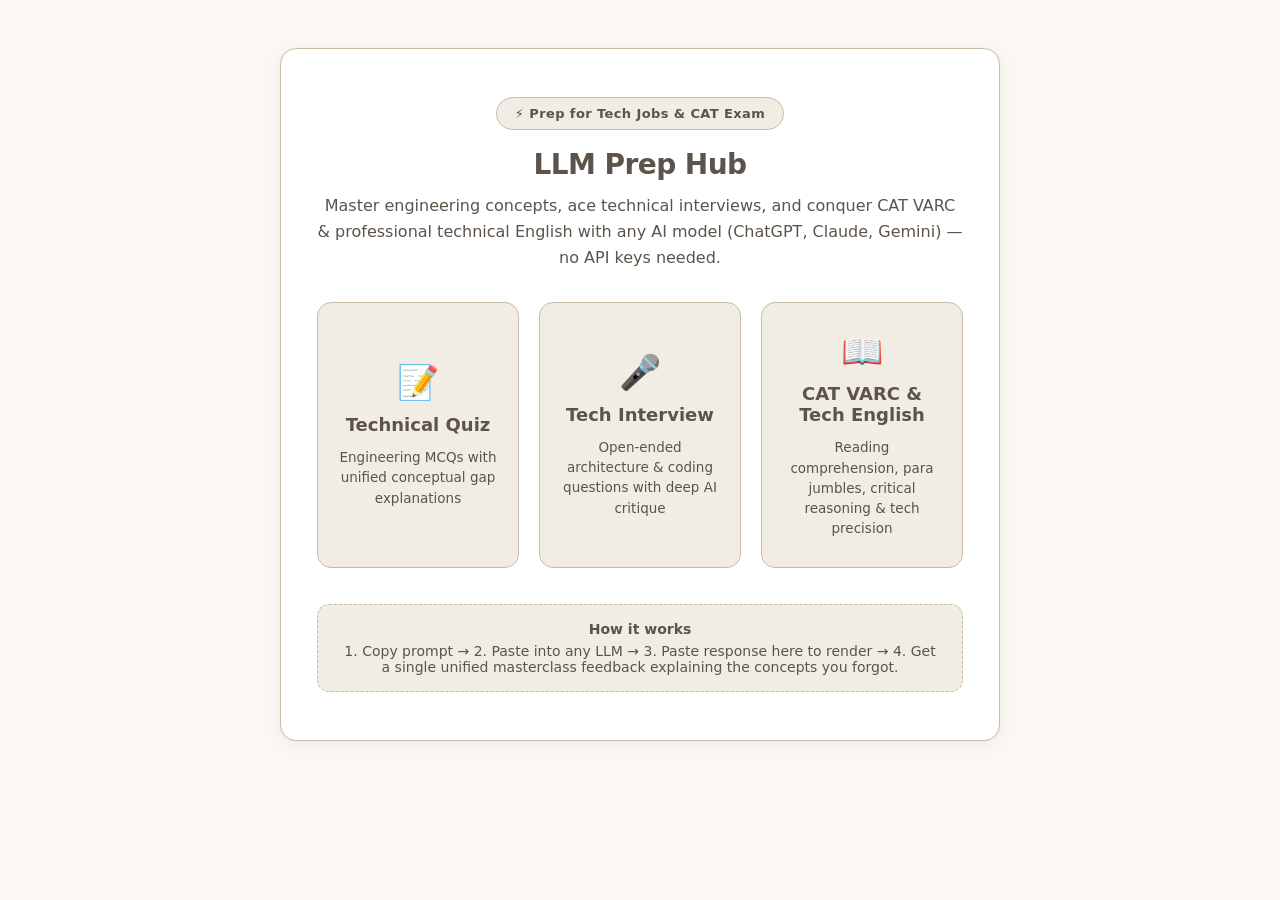
==== commit f4844a4a: "Refactor to LLM Prep Hub: simplify UI, CAT VARC and Tech English overhaul, single-response concept f" ====
--- a/index.html
+++ b/index.html
@@ -3,39 +3,39 @@
 <head>
   <meta charset="UTF-8">
   <meta name="viewport" content="width=device-width, initial-scale=1.0">
-  <title>LLM Learning Hub</title>
+  <title>LLM Prep Hub - Tech Job & CAT VARC Preparation</title>
   <link rel="stylesheet" href="styles.css">
 </head>
 <body>
   <div class="home-container">
     <div class="card home-card">
-      <div class="brand-badge">✨ AI-Powered Learning</div>
-      <h1>LLM Learning Hub</h1>
-      <p class="home-subtitle">Generate AI-powered quizzes, interview practice, and English learning modules — no API keys needed. Use any LLM (ChatGPT, Claude, Gemini) as the engine.</p>
+      <div class="brand-badge">⚡ Prep for Tech Jobs & CAT Exam</div>
+      <h1>LLM Prep Hub</h1>
+      <p class="home-subtitle">Master engineering concepts, ace technical interviews, and conquer CAT VARC & professional technical English with any AI model (ChatGPT, Claude, Gemini) — no API keys needed.</p>
 
       <div class="mode-grid">
         <a href="quiz/quiz.html" class="mode-card">
           <span class="mode-icon">📝</span>
-          <span class="mode-title">Quiz Mode</span>
-          <span class="mode-desc">Multiple-choice tests & knowledge gaps</span>
+          <span class="mode-title">Technical Quiz</span>
+          <span class="mode-desc">Engineering MCQs with unified conceptual gap explanations</span>
         </a>
 
         <a href="interview/interview.html" class="mode-card">
           <span class="mode-icon">🎤</span>
-          <span class="mode-title">Interview Mode</span>
-          <span class="mode-desc">Open-ended Q&A with voice & AI feedback</span>
+          <span class="mode-title">Tech Interview</span>
+          <span class="mode-desc">Open-ended architecture & coding questions with deep AI critique</span>
         </a>
 
         <a href="english/english.html" class="mode-card">
-          <span class="mode-icon">🗣️</span>
-          <span class="mode-title">English Learner</span>
-          <span class="mode-desc">Translate Hinglish to English & get corrections</span>
+          <span class="mode-icon">📖</span>
+          <span class="mode-title">CAT VARC & Tech English</span>
+          <span class="mode-desc">Reading comprehension, para jumbles, critical reasoning & tech precision</span>
         </a>
       </div>
 
       <div class="home-footer">
         <strong>How it works</strong>
-        <p>Copy a prompt → paste it into any LLM → copy the response back here to render it.</p>
+        <p>1. Copy prompt → 2. Paste into any LLM → 3. Paste response here to render → 4. Get a single unified masterclass feedback explaining the concepts you forgot.</p>
       </div>
     </div>
   </div>
--- a/styles.css
+++ b/styles.css
@@ -1,21 +1,29 @@
 :root {
-  --bg-primary: #090d16;
-  --bg-secondary: #131b2e;
-  --bg-card: #1b2640;
-  --border-color: #2a3958;
-  --border-focus: #6366f1;
-  --text-primary: #f8fafc;
-  --text-secondary: #94a3b8;
-  --accent-gradient: linear-gradient(135deg, #6366f1 0%, #3b82f6 100%);
-  --accent-hover: linear-gradient(135deg, #4f46e5 0%, #2563eb 100%);
-  --accent-color: #6366f1;
-  --success-bg: rgba(22, 163, 74, 0.15);
-  --success-border: #16a34a;
-  --success-text: #4ade80;
-  --error-bg: rgba(220, 38, 38, 0.15);
-  --error-border: #dc2626;
-  --error-text: #f87171;
+  --bg-primary: #FBF8F3;
+  --bg-surface: #F1ECE4;
+  --bg-card: #FFFFFF;
+  --border-color: #C8BBA8;
+  --border-subtle: #DDD5CA;
+  --border-focus: #5C534A;
+  --primary-color: #5C534A;
+  --primary-hover: #474039;
+  --accent-color: #C8BBA8;
+  --accent-hover: #B8AA95;
+  --text-primary: #2A2520;
+  --text-secondary: #5C534A;
+  --text-muted: #7E7368;
+  --success-bg: #EBF7EE;
+  --success-border: #2E7D32;
+  --success-text: #1B5E20;
+  --error-bg: #FDF2F2;
+  --error-border: #D32F2F;
+  --error-text: #C62828;
   --font-sans: 'Inter', system-ui, -apple-system, BlinkMacSystemFont, "Segoe UI", Roboto, sans-serif;
+  --card-shadow: 0 4px 20px rgba(42, 37, 32, 0.05), 0 1px 3px rgba(42, 37, 32, 0.04);
+}
+
+* {
+  box-sizing: border-box;
 }
 
 body {
@@ -28,23 +36,22 @@
   flex-direction: column;
   justify-content: flex-start;
   align-items: center;
-  padding: 20px;
-  box-sizing: border-box;
+  padding: 24px 20px;
+  -webkit-font-smoothing: antialiased;
 }
 
 .container {
   width: 100%;
   max-width: 900px;
   margin: 0 auto;
-  padding: 10px;
-  box-sizing: border-box;
+  padding: 0;
 }
 
 /* Top Navigation Bar */
 .top-nav {
   width: 100%;
   max-width: 900px;
-  margin-bottom: 20px;
+  margin-bottom: 24px;
   display: flex;
   justify-content: space-between;
   align-items: center;
@@ -54,44 +61,718 @@
   display: inline-flex;
   align-items: center;
   gap: 8px;
-  padding: 8px 16px;
-  background: var(--bg-secondary);
-  border: 1px solid var(--border-color);
-  color: var(--text-primary);
-  border-radius: 8px;
+  padding: 9px 18px;
+  background: var(--bg-surface);
+  border: 1.5px solid var(--border-color);
+  color: var(--text-primary);
+  border-radius: 10px;
   text-decoration: none;
   font-size: 14px;
-  font-weight: 500;
+  font-weight: 600;
   transition: all 0.2s ease;
-  box-shadow: 0 2px 8px rgba(0, 0, 0, 0.2);
 }
 
 .back-btn-top:hover {
-  background: rgba(99, 102, 241, 0.1);
-  border-color: var(--border-focus);
-  color: #818cf8;
+  background: var(--primary-color);
+  border-color: var(--primary-color);
+  color: #FBF8F3;
 }
 
 .help-btn-top {
   display: inline-flex;
   align-items: center;
   gap: 6px;
-  padding: 8px 14px;
-  background: var(--bg-secondary);
-  border: 1px solid var(--border-color);
-  color: var(--text-primary);
-  border-radius: 8px;
+  padding: 9px 16px;
+  background: var(--bg-surface);
+  border: 1.5px solid var(--border-color);
+  color: var(--text-primary);
+  border-radius: 10px;
   font-size: 14px;
-  font-weight: 500;
+  font-weight: 600;
   cursor: pointer;
   transition: all 0.2s ease;
-  box-shadow: 0 2px 8px rgba(0, 0, 0, 0.2);
 }
 
 .help-btn-top:hover {
-  background: rgba(99, 102, 241, 0.1);
+  background: var(--primary-color);
+  border-color: var(--primary-color);
+  color: #FBF8F3;
+}
+
+/* Cards */
+.card,
+.question,
+.overall-feedback-card {
+  background: var(--bg-card);
+  border: 1.5px solid var(--border-color);
+  border-radius: 16px;
+  box-shadow: var(--card-shadow);
+  padding: 28px;
+  margin-bottom: 24px;
+  transition: border-color 0.2s ease, box-shadow 0.2s ease;
+}
+
+.card:hover {
+  border-color: var(--primary-color);
+}
+
+h1, h2, h3, h4 {
+  color: var(--text-primary);
+  font-weight: 700;
+  margin-top: 0;
+  letter-spacing: -0.02em;
+}
+
+h1 {
+  font-size: 28px;
+  color: var(--primary-color);
+  margin-bottom: 12px;
+}
+
+h2 {
+  font-size: 20px;
+  margin-bottom: 16px;
+}
+
+h3 {
+  font-size: 17px;
+  margin-bottom: 12px;
+}
+
+label {
+  display: block;
+  font-size: 13px;
+  font-weight: 700;
+  text-transform: uppercase;
+  letter-spacing: 0.5px;
+  color: var(--text-secondary);
+  margin-bottom: 8px;
+  margin-top: 18px;
+}
+
+/* Inputs & Textareas */
+input[type="text"],
+input[type="number"],
+textarea {
+  width: 100%;
+  padding: 13px 16px;
+  background: #FFFFFF;
+  border: 1.5px solid var(--border-color);
+  border-radius: 10px;
+  color: var(--text-primary);
+  font-family: inherit;
+  font-size: 15px;
+  box-sizing: border-box;
+  transition: all 0.2s ease;
+  outline: none;
+}
+
+input[type="text"]::placeholder,
+input[type="number"]::placeholder,
+textarea::placeholder {
+  color: var(--text-muted);
+}
+
+input[type="text"]:hover,
+input[type="number"]:hover,
+textarea:hover {
+  border-color: var(--primary-color);
+}
+
+input[type="text"]:focus,
+input[type="number"]:focus,
+textarea:focus {
   border-color: var(--border-focus);
-  color: #818cf8;
+  background: #FFFFFF;
+  box-shadow: 0 0 0 3px rgba(92, 83, 74, 0.12);
+}
+
+textarea {
+  min-height: 120px;
+  resize: vertical;
+  line-height: 1.5;
+}
+
+/* Pill Selectors (Alternative to <select>) */
+.pill-group {
+  display: flex;
+  gap: 8px;
+  flex-wrap: wrap;
+  margin-top: 6px;
+  margin-bottom: 12px;
+}
+
+.pill-btn {
+  padding: 8px 16px;
+  border-radius: 999px;
+  border: 1.5px solid var(--border-color);
+  background: var(--bg-surface);
+  color: var(--text-primary);
+  font-size: 13.5px;
+  font-weight: 600;
+  cursor: pointer;
+  transition: all 0.2s ease;
+  box-shadow: none;
+}
+
+.pill-btn:hover {
+  background: #E8E0D5;
+  border-color: var(--primary-color);
+  transform: none;
+  box-shadow: none;
+}
+
+.pill-btn.active {
+  background: var(--primary-color);
+  color: #FBF8F3;
+  border-color: var(--primary-color);
+  box-shadow: 0 2px 6px rgba(92, 83, 74, 0.25);
+}
+
+/* Suggestion Chips */
+.suggestion-chips {
+  display: flex;
+  flex-wrap: wrap;
+  gap: 6px;
+  margin-top: 8px;
+}
+
+.chip {
+  background: var(--bg-surface);
+  border: 1px solid var(--border-color);
+  color: var(--text-secondary);
+  font-size: 12.5px;
+  padding: 5px 12px;
+  border-radius: 20px;
+  cursor: pointer;
+  transition: all 0.2s ease;
+  font-family: inherit;
+  font-weight: 500;
+  box-shadow: none;
+}
+
+.chip:hover {
+  background: var(--primary-color);
+  border-color: var(--primary-color);
+  color: #FBF8F3;
+  transform: translateY(-1px);
+  box-shadow: none;
+}
+
+/* Buttons */
+button {
+  background: var(--primary-color);
+  color: #FBF8F3;
+  border: none;
+  padding: 12px 24px;
+  border-radius: 10px;
+  cursor: pointer;
+  font-size: 15px;
+  font-weight: 600;
+  transition: all 0.2s ease;
+  box-shadow: 0 3px 10px rgba(92, 83, 74, 0.18);
+  display: inline-flex;
+  align-items: center;
+  justify-content: center;
+  gap: 8px;
+  font-family: inherit;
+}
+
+button:hover {
+  background: var(--primary-hover);
+  transform: translateY(-1px);
+  box-shadow: 0 5px 14px rgba(92, 83, 74, 0.25);
+}
+
+button:active {
+  transform: translateY(0);
+}
+
+.secondary-btn {
+  background: var(--bg-surface);
+  border: 1.5px solid var(--border-color);
+  color: var(--text-primary);
+  box-shadow: none;
+}
+
+.secondary-btn:hover {
+  background: #E8E0D5;
+  border-color: var(--primary-color);
+  color: var(--text-primary);
+  box-shadow: none;
+  transform: translateY(-1px);
+}
+
+.action-buttons {
+  display: flex;
+  gap: 12px;
+  flex-wrap: wrap;
+  width: 100%;
+  margin-top: 14px;
+}
+
+.action-buttons button {
+  flex: 1;
+  min-width: 180px;
+}
+
+#submitArea {
+  width: 100%;
+  margin: 20px 0;
+}
+
+#submitArea > button,
+#submitArea .action-buttons {
+  width: 100%;
+}
+
+/* Options for MCQs */
+.option {
+  display: flex;
+  align-items: flex-start;
+  gap: 14px;
+  padding: 14px 18px;
+  margin: 10px 0;
+  background: var(--bg-surface);
+  border: 1.5px solid var(--border-color);
+  border-radius: 10px;
+  cursor: pointer;
+  transition: all 0.2s ease;
+}
+
+.option:hover {
+  background: #EBE4D8;
+  border-color: var(--primary-color);
+}
+
+.option input {
+  width: 18px;
+  height: 18px;
+  margin-top: 2px;
+  accent-color: var(--primary-color);
+  flex-shrink: 0;
+  cursor: pointer;
+}
+
+.option-content {
+  flex: 1;
+  min-width: 0;
+}
+
+.question-text {
+  font-family: inherit;
+  font-size: 15.5px;
+  line-height: 1.6;
+  background: var(--bg-surface);
+  border: 1.5px solid var(--border-color);
+  border-radius: 10px;
+  padding: 16px;
+  margin: 10px 0 14px;
+  white-space: pre-wrap;
+  word-break: break-word;
+}
+
+.option-text {
+  font-size: 14.5px;
+  line-height: 1.5;
+}
+
+.correct-option {
+  background: var(--success-bg) !important;
+  border-color: var(--success-border) !important;
+  color: var(--success-text);
+  font-weight: 500;
+}
+
+.wrong-option {
+  background: var(--error-bg) !important;
+  border-color: var(--error-border) !important;
+  color: var(--error-text);
+}
+
+.correct {
+  color: var(--success-text);
+  font-weight: 600;
+  margin: 8px 0;
+}
+
+.wrong {
+  color: var(--error-text);
+  font-weight: 600;
+  margin: 8px 0;
+}
+
+.concept-tag {
+  display: inline-block;
+  font-size: 12px;
+  font-weight: 600;
+  color: var(--text-secondary);
+  background: var(--bg-surface);
+  border: 1px solid var(--border-color);
+  padding: 3px 10px;
+  border-radius: 999px;
+  margin-top: 6px;
+}
+
+#result {
+  font-size: 22px;
+  font-weight: 700;
+  margin: 24px 0;
+  text-align: center;
+  background: var(--bg-card);
+  border: 1.5px solid var(--border-color);
+  padding: 20px;
+  border-radius: 14px;
+  color: var(--primary-color);
+}
+
+.hidden {
+  display: none !important;
+}
+
+/* Reading Comprehension Specifics */
+.rc-passage-card {
+  background: var(--bg-surface);
+  border: 1.5px solid var(--border-color);
+  border-radius: 14px;
+  padding: 24px 28px;
+  margin-bottom: 24px;
+}
+
+.rc-passage-title {
+  font-size: 18px;
+  font-weight: 700;
+  color: var(--primary-color);
+  margin-bottom: 12px;
+  display: flex;
+  align-items: center;
+  gap: 8px;
+}
+
+.rc-passage-body {
+  font-size: 15.5px;
+  line-height: 1.8;
+  color: var(--text-primary);
+  white-space: pre-wrap;
+  word-break: break-word;
+}
+
+/* Unified Single-Response Feedback Display */
+.unified-feedback-card {
+  background: var(--bg-card);
+  border: 2px solid var(--primary-color);
+  border-radius: 16px;
+  padding: 28px;
+  margin-top: 24px;
+  box-shadow: var(--card-shadow);
+}
+
+.unified-feedback-card h2 {
+  color: var(--primary-color);
+  border-bottom: 1.5px solid var(--border-color);
+  padding-bottom: 12px;
+  margin-bottom: 18px;
+}
+
+.unified-feedback-body {
+  font-size: 15px;
+  line-height: 1.75;
+  color: var(--text-primary);
+  white-space: pre-wrap;
+  word-break: break-word;
+}
+
+/* Interview mode specifics */
+.answer-label {
+  margin-top: 16px;
+}
+
+.answer-input {
+  min-height: 140px;
+  background: #FFFFFF !important;
+}
+
+.feedback-block {
+  margin-top: 14px;
+  padding: 16px;
+  border-radius: 10px;
+  background: var(--bg-surface);
+  border: 1px solid var(--border-color);
+}
+
+.feedback-heading {
+  font-weight: 700;
+  margin-bottom: 6px;
+  color: var(--primary-color);
+  font-size: 13px;
+  text-transform: uppercase;
+  letter-spacing: 0.5px;
+}
+
+.feedback-pill {
+  display: inline-flex;
+  align-items: center;
+  gap: 8px;
+  padding: 6px 14px;
+  border-radius: 999px;
+  background: var(--bg-surface);
+  border: 1.5px solid var(--border-color);
+  font-weight: 600;
+  font-size: 14px;
+}
+
+.pill-label {
+  color: var(--text-secondary);
+}
+
+.pill-value {
+  color: var(--primary-color);
+}
+
+/* Home page styling */
+.home-container {
+  display: flex;
+  flex-direction: column;
+  align-items: center;
+  justify-content: center;
+  min-height: 85vh;
+  text-align: center;
+  width: 100%;
+}
+
+.home-card {
+  max-width: 720px;
+  width: 100%;
+  padding: 48px 36px;
+}
+
+.brand-badge {
+  display: inline-flex;
+  align-items: center;
+  gap: 8px;
+  padding: 8px 18px;
+  border-radius: 999px;
+  background: var(--bg-surface);
+  border: 1.5px solid var(--border-color);
+  color: var(--primary-color);
+  font-size: 13px;
+  font-weight: 700;
+  letter-spacing: 0.4px;
+  margin-bottom: 18px;
+}
+
+.home-subtitle {
+  color: var(--text-secondary);
+  margin-top: 10px;
+  line-height: 1.6;
+  font-size: 16px;
+}
+
+.mode-grid {
+  display: grid;
+  grid-template-columns: repeat(auto-fit, minmax(200px, 1fr));
+  gap: 20px;
+  margin-top: 32px;
+  width: 100%;
+}
+
+.mode-card {
+  background: var(--bg-surface);
+  border: 1.5px solid var(--border-color);
+  border-radius: 14px;
+  padding: 28px 20px;
+  text-decoration: none;
+  color: var(--text-primary);
+  display: flex;
+  flex-direction: column;
+  align-items: center;
+  gap: 12px;
+  transition: all 0.25s ease;
+  cursor: pointer;
+  box-sizing: border-box;
+  min-height: 190px;
+  justify-content: center;
+}
+
+.mode-card:hover {
+  border-color: var(--primary-color);
+  transform: translateY(-3px);
+  background: #EAE3D9;
+  box-shadow: 0 8px 20px rgba(42, 37, 32, 0.08);
+}
+
+.mode-card:focus-visible {
+  outline: 2px solid var(--primary-color);
+  outline-offset: 2px;
+}
+
+.mode-icon {
+  font-size: 34px;
+}
+
+.mode-title {
+  font-size: 18px;
+  font-weight: 700;
+  color: var(--primary-color);
+}
+
+.mode-desc {
+  font-size: 13.5px;
+  color: var(--text-secondary);
+  line-height: 1.5;
+}
+
+.home-footer {
+  margin-top: 36px;
+  padding: 16px 20px;
+  background: var(--bg-surface);
+  border: 1.5px dashed var(--border-color);
+  border-radius: 12px;
+  font-size: 14px;
+  color: var(--text-secondary);
+}
+
+.home-footer strong {
+  color: var(--primary-color);
+}
+
+.home-footer p {
+  margin: 6px 0 0;
+}
+
+/* Step Flow Indicator */
+.step-flow {
+  display: flex;
+  gap: 10px;
+  margin-bottom: 24px;
+  flex-wrap: wrap;
+}
+
+.step {
+  flex: 1;
+  min-width: 140px;
+  display: flex;
+  align-items: center;
+  gap: 10px;
+  padding: 12px 14px;
+  background: var(--bg-surface);
+  border: 1.5px solid var(--border-color);
+  border-radius: 12px;
+  color: var(--text-secondary);
+  transition: all 0.25s ease;
+}
+
+.step.active {
+  border-color: var(--primary-color);
+  background: #E8E0D5;
+  color: var(--primary-color);
+  font-weight: 600;
+}
+
+.step .step-num {
+  width: 26px;
+  height: 26px;
+  border-radius: 50%;
+  background: var(--bg-card);
+  border: 1.5px solid var(--border-color);
+  display: flex;
+  align-items: center;
+  justify-content: center;
+  font-size: 13px;
+  font-weight: 700;
+  flex-shrink: 0;
+  color: var(--text-secondary);
+  transition: all 0.25s ease;
+}
+
+.step.active .step-num {
+  background: var(--primary-color);
+  border-color: var(--primary-color);
+  color: #FBF8F3;
+}
+
+.step-label {
+  font-size: 13px;
+  line-height: 1.3;
+}
+
+/* Timer Controls */
+.timer-controls {
+  display: flex;
+  align-items: center;
+  gap: 20px;
+  margin: 12px 0;
+  flex-wrap: wrap;
+}
+
+.checkbox-group {
+  display: flex;
+  align-items: center;
+  gap: 10px;
+}
+
+.checkbox-group input {
+  width: 18px;
+  height: 18px;
+  accent-color: var(--primary-color);
+  cursor: pointer;
+  margin: 0;
+}
+
+.checkbox-group label {
+  margin: 0;
+  color: var(--text-primary);
+  cursor: pointer;
+  font-weight: 600;
+  text-transform: none;
+  font-size: 14px;
+}
+
+.timer-duration {
+  display: flex;
+  align-items: center;
+  gap: 10px;
+}
+
+.timer-duration label {
+  margin: 0;
+  white-space: nowrap;
+  text-transform: none;
+  font-size: 14px;
+}
+
+.timer-duration input {
+  width: 80px;
+  padding: 8px 12px;
+}
+
+/* Timer Bar */
+.timer-bar {
+  position: sticky;
+  top: 12px;
+  z-index: 50;
+  background: var(--bg-card);
+  border: 2px solid var(--primary-color);
+  color: var(--primary-color);
+  border-radius: 12px;
+  padding: 12px 20px;
+  margin-bottom: 20px;
+  font-size: 17px;
+  font-weight: 700;
+  text-align: center;
+  box-shadow: 0 4px 16px rgba(42, 37, 32, 0.08);
+}
+
+.timer-bar.timer-warning {
+  background: var(--error-bg);
+  border-color: var(--error-border);
+  color: var(--error-text);
+  animation: timer-pulse 1s ease-in-out infinite;
+}
+
+@keyframes timer-pulse {
+  0%, 100% { opacity: 1; }
+  50% { opacity: 0.6; }
 }
 
 /* Modal Styles */
@@ -101,14 +782,13 @@
   left: 0;
   width: 100%;
   height: 100%;
-  background: rgba(9, 13, 22, 0.85);
-  backdrop-filter: blur(6px);
+  background: rgba(42, 37, 32, 0.5);
+  backdrop-filter: blur(4px);
   display: flex;
   justify-content: center;
   align-items: center;
   z-index: 1000;
   padding: 20px;
-  box-sizing: border-box;
   opacity: 0;
   pointer-events: none;
   transition: opacity 0.25s ease;
@@ -121,14 +801,13 @@
 
 .modal-card {
   background: var(--bg-card);
-  border: 1px solid var(--border-color);
+  border: 1.5px solid var(--border-color);
   border-radius: 16px;
-  max-width: 550px;
+  max-width: 560px;
   width: 100%;
   padding: 30px;
-  box-shadow: 0 20px 40px rgba(0, 0, 0, 0.6);
+  box-shadow: 0 16px 40px rgba(42, 37, 32, 0.15);
   position: relative;
-  box-sizing: border-box;
   transform: translateY(10px);
   transition: transform 0.25s ease;
 }
@@ -147,33 +826,31 @@
 .modal-header h2 {
   margin: 0;
   font-size: 20px;
-  color: var(--text-primary);
+  color: var(--primary-color);
 }
 
 .modal-close-btn {
   background: transparent;
   border: none;
   color: var(--text-secondary);
-  font-size: 20px;
+  font-size: 24px;
   cursor: pointer;
   padding: 4px;
   box-shadow: none;
   border-radius: 6px;
-  display: flex;
-  align-items: center;
-  justify-content: center;
+  line-height: 1;
 }
 
 .modal-close-btn:hover {
-  background: rgba(255, 255, 255, 0.1);
-  color: var(--text-primary);
+  background: var(--bg-surface);
+  color: var(--text-primary);
+  box-shadow: none;
   transform: none;
-  box-shadow: none;
 }
 
 .modal-body {
   color: var(--text-secondary);
-  font-size: 14.5px;
+  font-size: 15px;
   line-height: 1.6;
 }
 
@@ -190,481 +867,10 @@
   color: var(--text-primary);
 }
 
-.card,
-.question,
-.overall-feedback-card {
-  background: var(--bg-card);
-  border: 1px solid var(--border-color);
-  border-radius: 16px;
-  box-shadow: 0 10px 30px rgba(0, 0, 0, 0.5);
-  padding: 24px;
-  margin-bottom: 24px;
-  box-sizing: border-box;
-  backdrop-filter: blur(10px);
-  transition: transform 0.2s ease, border-color 0.2s ease;
-}
-
-.card:hover {
-  border-color: rgba(99, 102, 241, 0.4);
-}
-
-h1, h2, h3 {
-  color: var(--text-primary);
-  font-weight: 700;
-  margin-top: 0;
-}
-
-h1 {
-  font-size: 28px;
-  background: linear-gradient(135deg, #818cf8 0%, #60a5fa 100%);
-  -webkit-background-clip: text;
-  -webkit-text-fill-color: transparent;
-  margin-bottom: 8px;
-}
-
-label {
-  display: block;
-  font-size: 14px;
-  font-weight: 600;
-  color: var(--text-secondary);
-  margin-bottom: 6px;
-  margin-top: 14px;
-}
-
-/* Enhanced Inputs & Textareas */
-input[type="text"],
-input[type="number"],
-select,
-textarea {
-  width: 100%;
-  padding: 14px 18px;
-  background: #0d1322;
-  border: 1.5px solid var(--border-color);
-  border-radius: 12px;
-  color: var(--text-primary);
-  font-family: inherit;
-  font-size: 15px;
-  box-sizing: border-box;
-  transition: all 0.25s ease;
-  outline: none;
-  box-shadow: inset 0 2px 4px rgba(0, 0, 0, 0.3);
-}
-
-input[type="text"]::placeholder,
-input[type="number"]::placeholder,
-textarea::placeholder {
-  color: #475569;
-}
-
-input[type="text"]:hover,
-input[type="number"]:hover,
-select:hover,
-textarea:hover {
-  border-color: #3b82f6;
-}
-
-input[type="text"]:focus,
-input[type="number"]:focus,
-select:focus,
-textarea:focus {
-  border-color: var(--border-focus);
-  background: #090d16;
-  box-shadow: inset 0 2px 4px rgba(0, 0, 0, 0.4), 0 0 0 4px rgba(99, 102, 241, 0.25);
-}
-
-textarea {
-  min-height: 140px;
-  resize: vertical;
-}
-
-#additionalDescription {
-  min-height: 80px;
-}
-
-.checkbox-group {
-  display: flex;
-  align-items: center;
-  gap: 12px;
-  margin: 16px 0;
-}
-
-.checkbox-group input {
-  width: 20px;
-  height: 20px;
-  accent-color: var(--accent-color);
-  cursor: pointer;
-  margin: 0;
-}
-
-.checkbox-group label {
-  margin: 0;
-  color: var(--text-primary);
-  cursor: pointer;
-  font-weight: 500;
-}
-
-button {
-  background: var(--accent-gradient);
-  color: #fff;
-  border: none;
-  padding: 12px 24px;
-  border-radius: 12px;
-  cursor: pointer;
-  font-size: 15px;
-  font-weight: 600;
-  transition: all 0.2s ease;
-  box-shadow: 0 4px 12px rgba(99, 102, 241, 0.3);
-  display: inline-flex;
-  align-items: center;
-  justify-content: center;
-  gap: 8px;
-}
-
-button:hover {
-  background: var(--accent-hover);
-  transform: translateY(-1px);
-  box-shadow: 0 6px 16px rgba(99, 102, 241, 0.4);
-}
-
-button:active {
-  transform: translateY(0);
-}
-
-.action-buttons {
-  display: flex;
-  gap: 12px;
-  flex-wrap: wrap;
-  width: 100%;
-  margin-top: 10px;
-}
-
-.action-buttons button {
-  flex: 1;
-  min-width: 180px;
-}
-
-#submitArea {
-  width: 100%;
-  margin: 20px 0;
-}
-
-#submitArea > button,
-#submitArea .action-buttons {
-  width: 100%;
-}
-
-.option {
-  display: flex;
-  align-items: flex-start;
-  gap: 14px;
-  padding: 14px 18px;
-  margin: 12px 0;
-  background: var(--bg-secondary);
-  border: 1px solid var(--border-color);
-  border-radius: 12px;
-  cursor: pointer;
-  transition: all 0.2s ease;
-}
-
-.option:hover {
-  background: rgba(99, 102, 241, 0.08);
-  border-color: rgba(99, 102, 241, 0.4);
-}
-
-.option input {
-  width: 20px;
-  height: 20px;
-  margin-top: 2px;
-  accent-color: var(--accent-color);
-  flex-shrink: 0;
-}
-
-.option-content {
-  flex: 1;
-  min-width: 0;
-}
-
-.question-text,
-.option-text {
-  font-family: inherit;
-  font-size: 15px;
-  line-height: 1.6;
-  background: var(--bg-secondary);
-  border: 1px solid var(--border-color);
-  border-radius: 12px;
-  padding: 14px;
-  margin: 10px 0 6px;
-  white-space: pre-wrap;
-  word-break: break-word;
-}
-
-.option-text {
-  background: transparent;
-  border: none;
-  padding: 0;
-  margin: 0;
-}
-
-.correct-option {
-  background: var(--success-bg) !important;
-  border-color: var(--success-border) !important;
-  color: var(--success-text);
-}
-
-.wrong-option {
-  background: var(--error-bg) !important;
-  border-color: var(--error-border) !important;
-  color: var(--error-text);
-}
-
-.correct {
-  color: var(--success-text);
-  font-weight: 600;
-}
-
-.wrong {
-  color: var(--error-text);
-  font-weight: 600;
-}
-
-#result {
-  font-size: 24px;
-  font-weight: 700;
-  margin: 24px 0;
-  text-align: center;
-  background: var(--bg-card);
-  border: 1px solid var(--border-color);
-  padding: 20px;
-  border-radius: 16px;
-}
-
-.hidden {
-  display: none !important;
-}
-
-/* Interview mode specifics */
-.answer-label {
-  margin-top: 16px;
-}
-
-.answer-input {
-  min-height: 160px;
-  background: #0d1322 !important;
-}
-
-.feedback-block {
-  margin-top: 16px;
-  padding: 16px;
-  border-radius: 12px;
-  background: var(--bg-secondary);
-  border: 1px solid var(--border-color);
-}
-
-.feedback-heading {
-  font-weight: 600;
-  margin-bottom: 8px;
-  color: #818cf8;
-  font-size: 14px;
-  text-transform: uppercase;
-  letter-spacing: 0.5px;
-}
-
-.feedback-grid {
-  margin-top: 16px;
-}
-
-.feedback-pill {
-  display: inline-flex;
-  align-items: center;
-  gap: 10px;
-  padding: 8px 16px;
-  border-radius: 999px;
-  background: rgba(99, 102, 241, 0.15);
-  border: 1px solid rgba(99, 102, 241, 0.3);
-  font-weight: 600;
-}
-
-.pill-label {
-  color: #818cf8;
-}
-
-.pill-value {
-  color: var(--text-primary);
-}
-
-/* Home page styling overrides */
-.home-container {
-  display: flex;
-  flex-direction: column;
-  align-items: center;
-  justify-content: center;
-  min-height: 85vh;
-  text-align: center;
-}
-
-.home-card {
-  max-width: 680px;
-  width: 100%;
-  padding: 48px 36px;
-}
-
-.brand-badge {
-  display: inline-flex;
-  align-items: center;
-  gap: 8px;
-  padding: 8px 18px;
-  border-radius: 999px;
-  background: rgba(99, 102, 241, 0.12);
-  border: 1px solid rgba(99, 102, 241, 0.4);
-  color: #a5b4fc;
-  font-size: 13px;
-  font-weight: 600;
-  letter-spacing: 0.4px;
-  margin-bottom: 18px;
-}
-
-.home-subtitle {
-  color: var(--text-secondary);
-  margin-top: 10px;
-  line-height: 1.6;
-  font-size: 15px;
-}
-
-.mode-grid {
-  display: grid;
-  grid-template-columns: repeat(auto-fit, minmax(200px, 1fr));
-  gap: 20px;
-  margin-top: 32px;
-  width: 100%;
-}
-
-.mode-card {
-  background: var(--bg-secondary);
-  border: 2px solid var(--border-color);
-  border-radius: 16px;
-  padding: 30px 20px;
-  text-decoration: none;
-  color: var(--text-primary);
-  display: flex;
-  flex-direction: column;
-  align-items: center;
-  gap: 12px;
-  transition: all 0.25s ease;
-  cursor: pointer;
-  box-sizing: border-box;
-  min-height: 180px;
-  justify-content: center;
-}
-
-.mode-card:hover {
-  border-color: var(--border-focus);
-  transform: translateY(-4px);
-  background: rgba(99, 102, 241, 0.05);
-  box-shadow: 0 10px 25px rgba(99, 102, 241, 0.2);
-}
-
-.mode-card:active {
-  transform: translateY(-2px);
-}
-
-.mode-card:focus-visible {
-  outline: 2px solid var(--border-focus);
-  outline-offset: 2px;
-}
-
-.mode-icon {
-  font-size: 36px;
-}
-
-.mode-title {
-  font-size: 18px;
-  font-weight: 700;
-}
-
-.mode-desc {
-  font-size: 13px;
-  color: var(--text-secondary);
-  line-height: 1.5;
-}
-
-.home-footer {
-  margin-top: 36px;
-  padding: 16px 20px;
-  background: var(--bg-secondary);
-  border: 1px dashed var(--border-color);
-  border-radius: 12px;
-  font-size: 14px;
-  color: var(--text-secondary);
-}
-
-.home-footer strong {
-  color: #818cf8;
-}
-
-.home-footer p {
-  margin: 6px 0 0;
-}
-
-/* Step flow indicator */
-.step-flow {
-  display: flex;
-  gap: 10px;
-  margin-bottom: 24px;
-  flex-wrap: wrap;
-}
-
-.step {
-  flex: 1;
-  min-width: 140px;
-  display: flex;
-  align-items: center;
-  gap: 10px;
-  padding: 12px 14px;
-  background: var(--bg-secondary);
-  border: 1px solid var(--border-color);
-  border-radius: 12px;
-  color: var(--text-secondary);
-  transition: all 0.25s ease;
-}
-
-.step.active {
-  border-color: var(--border-focus);
-  background: rgba(99, 102, 241, 0.12);
-  color: var(--text-primary);
-  box-shadow: 0 4px 16px rgba(99, 102, 241, 0.15);
-}
-
-.step .step-num {
-  width: 26px;
-  height: 26px;
-  border-radius: 50%;
-  background: var(--bg-card);
-  border: 1.5px solid var(--border-color);
-  display: flex;
-  align-items: center;
-  justify-content: center;
-  font-size: 13px;
-  font-weight: 700;
-  flex-shrink: 0;
-  transition: all 0.25s ease;
-}
-
-.step.active .step-num {
-  background: var(--accent-gradient);
-  border-color: transparent;
-  color: #fff;
-}
-
-.step-label {
-  font-weight: 600;
-  font-size: 13px;
-  line-height: 1.3;
-}
-
-/* Toast notifications */
+/* Toast Notifications */
 #toast-container {
   position: fixed;
-  bottom: 20px;
+  bottom: 24px;
   left: 50%;
   transform: translateX(-50%);
   z-index: 2000;
@@ -677,14 +883,14 @@
 }
 
 .toast {
-  background: var(--bg-card);
-  border: 1px solid var(--border-focus);
-  color: var(--text-primary);
+  background: var(--primary-color);
+  border: 1.5px solid var(--border-color);
+  color: #FBF8F3;
   padding: 12px 20px;
-  border-radius: 12px;
+  border-radius: 10px;
   font-size: 14px;
   font-weight: 500;
-  box-shadow: 0 10px 30px rgba(0, 0, 0, 0.5);
+  box-shadow: 0 8px 24px rgba(42, 37, 32, 0.15);
   opacity: 0;
   transform: translateY(12px);
   transition: all 0.25s ease;
@@ -700,44 +906,47 @@
 }
 
 .toast.success {
-  background: var(--success-bg);
-  border-color: var(--success-border);
-  color: var(--success-text);
+  background: #1B5E20;
+  border-color: #2E7D32;
+  color: #FFFFFF;
 }
 
 .toast.error {
-  background: var(--error-bg);
-  border-color: var(--error-border);
-  color: var(--error-text);
-}
-
-.answer-preview {
-  white-space: pre-wrap;
-  word-break: break-word;
-  color: var(--text-primary);
-}
-
-.correct-translation {
-  color: var(--success-text);
-  white-space: pre-wrap;
-  word-break: break-word;
-}
-
-/* Mobile responsiveness */
+  background: #B71C1C;
+  border-color: #D32F2F;
+  color: #FFFFFF;
+}
+
+.template-hint {
+  font-size: 13.5px;
+  color: var(--text-secondary);
+  margin-top: 4px;
+  margin-bottom: 12px;
+  line-height: 1.5;
+}
+
+/* Grid for two column inputs */
+.two-col-grid {
+  display: grid;
+  grid-template-columns: 1fr 1fr;
+  gap: 16px;
+  margin-bottom: 6px;
+}
+
 @media (max-width: 640px) {
+  .two-col-grid {
+    grid-template-columns: 1fr;
+    gap: 10px;
+  }
+
   body {
-    padding: 10px;
-  }
-
-  .container {
-    padding: 4px;
+    padding: 14px 10px;
   }
 
   .card,
   .question,
   .overall-feedback-card {
-    padding: 16px;
-    border-radius: 12px;
+    padding: 18px 16px;
   }
 
   h1 {
@@ -754,13 +963,6 @@
 
   .action-buttons button {
     min-width: 0;
-  }
-
-  input[type="text"],
-  input[type="number"],
-  select,
-  textarea {
-    font-size: 16px;
   }
 
   .step-flow {
@@ -775,195 +977,4 @@
   .home-card {
     padding: 28px 18px;
   }
-
-  .top-nav {
-    margin-bottom: 14px;
-  }
-
-  .back-btn-top,
-  .help-btn-top {
-    padding: 8px 12px;
-    font-size: 13px;
-  }
-}
-
-/* Aesthetic Topic & Concept Input Styles */
-.topic-concept-grid {
-  display: grid;
-  grid-template-columns: 1fr 1fr;
-  gap: 20px;
-  margin-top: 8px;
-  margin-bottom: 4px;
-}
-
-@media (max-width: 768px) {
-  .topic-concept-grid {
-    grid-template-columns: 1fr;
-    gap: 16px;
-  }
-}
-
-.input-group-aesthetic {
-  display: flex;
-  flex-direction: column;
-  position: relative;
-}
-
-.input-group-aesthetic > label {
-  display: flex;
-  align-items: center;
-  gap: 8px;
-  font-size: 13px;
-  font-weight: 600;
-  color: var(--text-secondary);
-  margin-bottom: 8px;
-  margin-top: 14px;
-  letter-spacing: 0.5px;
-  text-transform: uppercase;
-}
-
-.input-with-icon {
-  position: relative;
-  display: flex;
-  align-items: center;
-}
-
-.input-with-icon input {
-  padding-left: 48px !important;
-}
-
-.input-icon {
-  position: absolute;
-  left: 16px;
-  font-size: 18px;
-  pointer-events: none;
-  display: flex;
-  align-items: center;
-  justify-content: center;
-  color: var(--text-secondary);
-  transition: color 0.25s ease;
-}
-
-.input-with-icon input:focus ~ .input-icon,
-.input-with-icon input:hover ~ .input-icon {
-  color: var(--border-focus);
-}
-
-.suggestion-chips {
-  display: flex;
-  flex-wrap: wrap;
-  gap: 6px;
-  margin-top: 8px;
-}
-
-.chip {
-  background: var(--bg-secondary);
-  border: 1px solid var(--border-color);
-  color: var(--text-secondary);
-  font-size: 12px;
-  padding: 4px 12px;
-  border-radius: 20px;
-  cursor: pointer;
-  transition: all 0.2s ease;
-  font-family: inherit;
-  font-weight: 500;
-}
-
-.chip:hover {
-  background: rgba(99, 102, 241, 0.15);
-  border-color: var(--border-focus);
-  color: #818cf8;
-  transform: translateY(-1px);
-}
-
-/* Prompt template select */
-#promptTemplate {
-  margin-bottom: 4px;
-}
-
-.template-hint {
-  font-size: 13px;
-  color: var(--text-secondary);
-  margin-top: 8px;
-  margin-bottom: 0;
-}
-
-/* Timer controls */
-.timer-controls {
-  display: flex;
-  align-items: center;
-  gap: 24px;
-  margin: 6px 0 4px;
-  flex-wrap: wrap;
-}
-
-.timer-controls .checkbox-group {
-  margin: 0;
-}
-
-.timer-duration {
-  display: flex;
-  align-items: center;
-  gap: 10px;
-}
-
-.timer-duration label {
-  margin: 0;
-  white-space: nowrap;
-}
-
-.timer-duration input {
-  width: 90px;
-}
-
-/* Timer bar */
-.timer-bar {
-  position: sticky;
-  top: 12px;
-  z-index: 50;
-  background: var(--bg-card);
-  border: 1.5px solid var(--border-focus);
-  color: var(--text-primary);
-  border-radius: 12px;
-  padding: 12px 20px;
-  margin-bottom: 20px;
-  font-size: 18px;
-  font-weight: 700;
-  text-align: center;
-  box-shadow: 0 6px 20px rgba(0, 0, 0, 0.4);
-  letter-spacing: 1px;
-}
-
-.timer-bar.timer-warning {
-  background: rgba(220, 38, 38, 0.15);
-  border-color: var(--error-border);
-  color: var(--error-text);
-  animation: timer-pulse 1s ease-in-out infinite;
-}
-
-@keyframes timer-pulse {
-  0%, 100% { opacity: 1; }
-  50% { opacity: 0.6; }
-}
-
-/* Secondary buttons */
-.secondary-btn {
-  background: var(--bg-secondary);
-  border: 1px solid var(--border-color);
-  color: var(--text-primary);
-  box-shadow: none;
-}
-
-.secondary-btn:hover {
-  background: rgba(99, 102, 241, 0.15);
-  border-color: var(--border-focus);
-  color: #818cf8;
-  box-shadow: none;
-  transform: translateY(-1px);
-}
-
-@media (max-width: 640px) {
-  .timer-controls {
-    gap: 12px;
-  }
-}
+}
